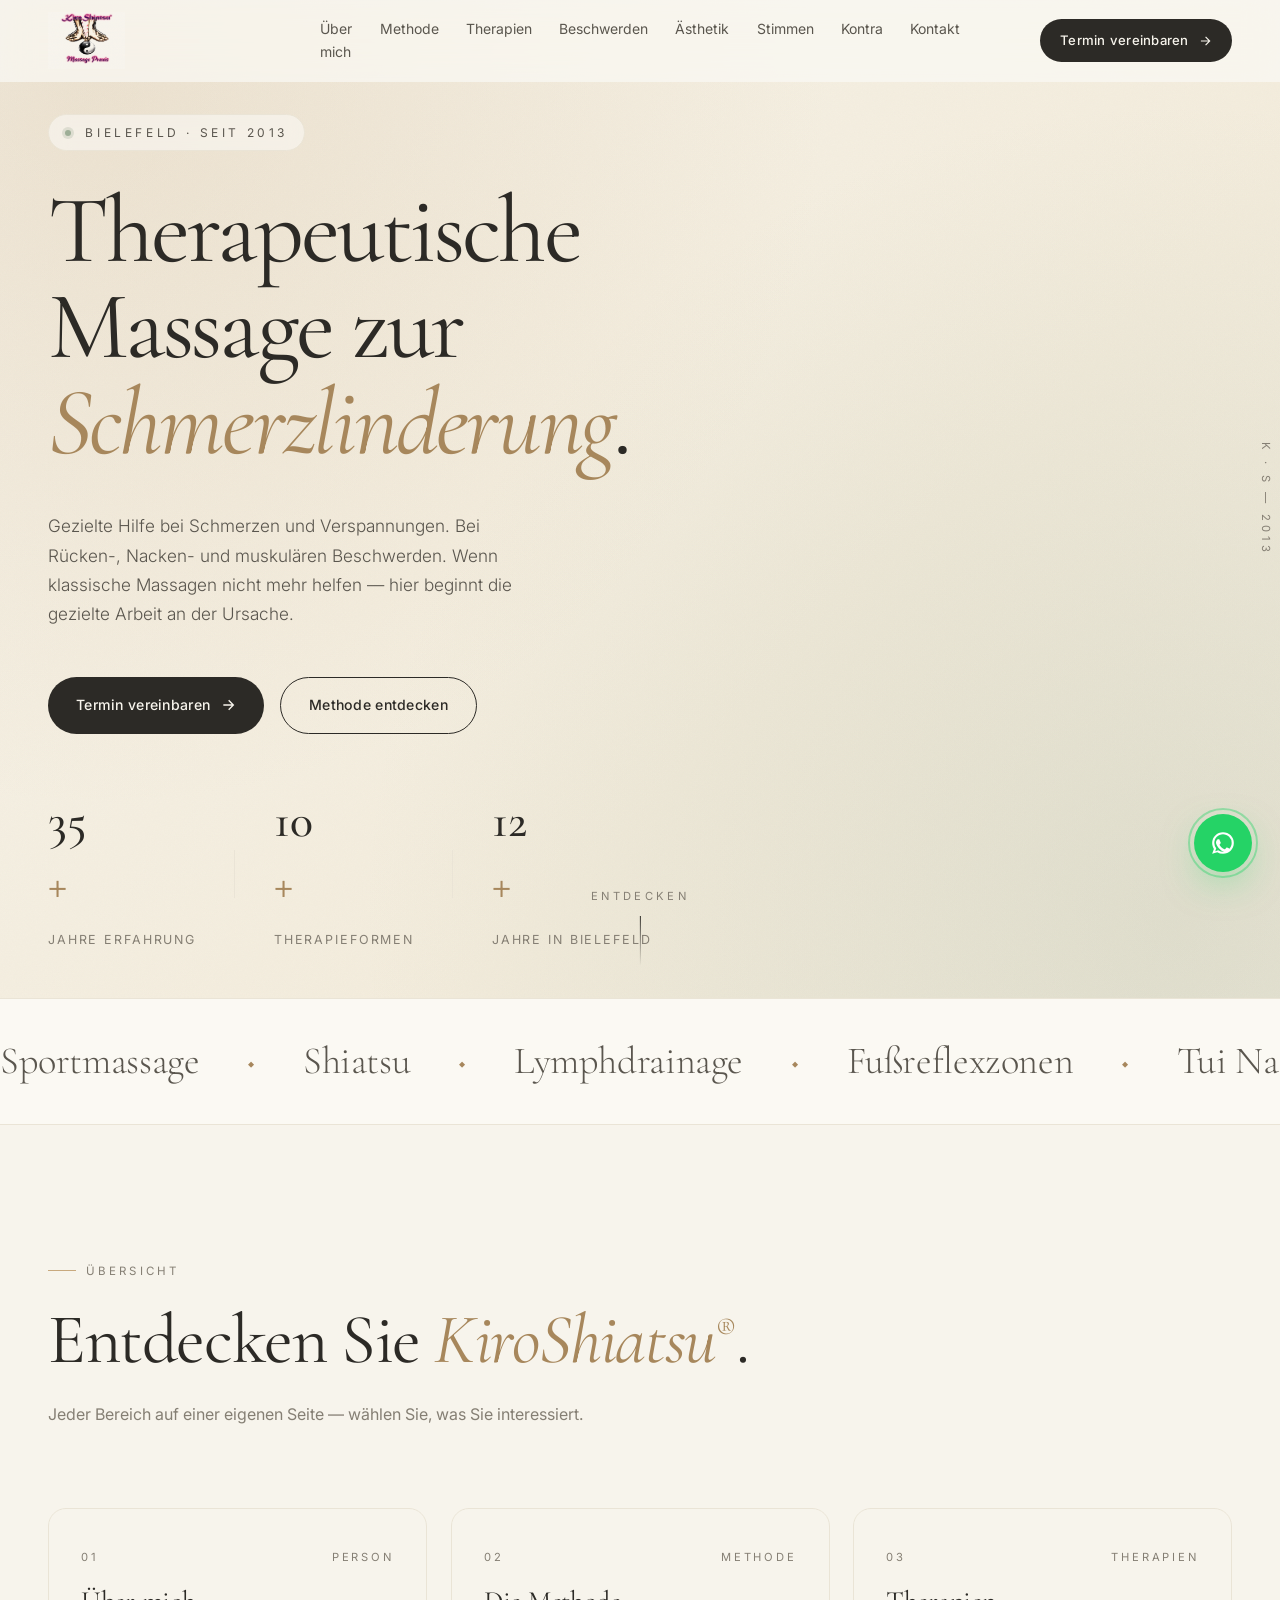
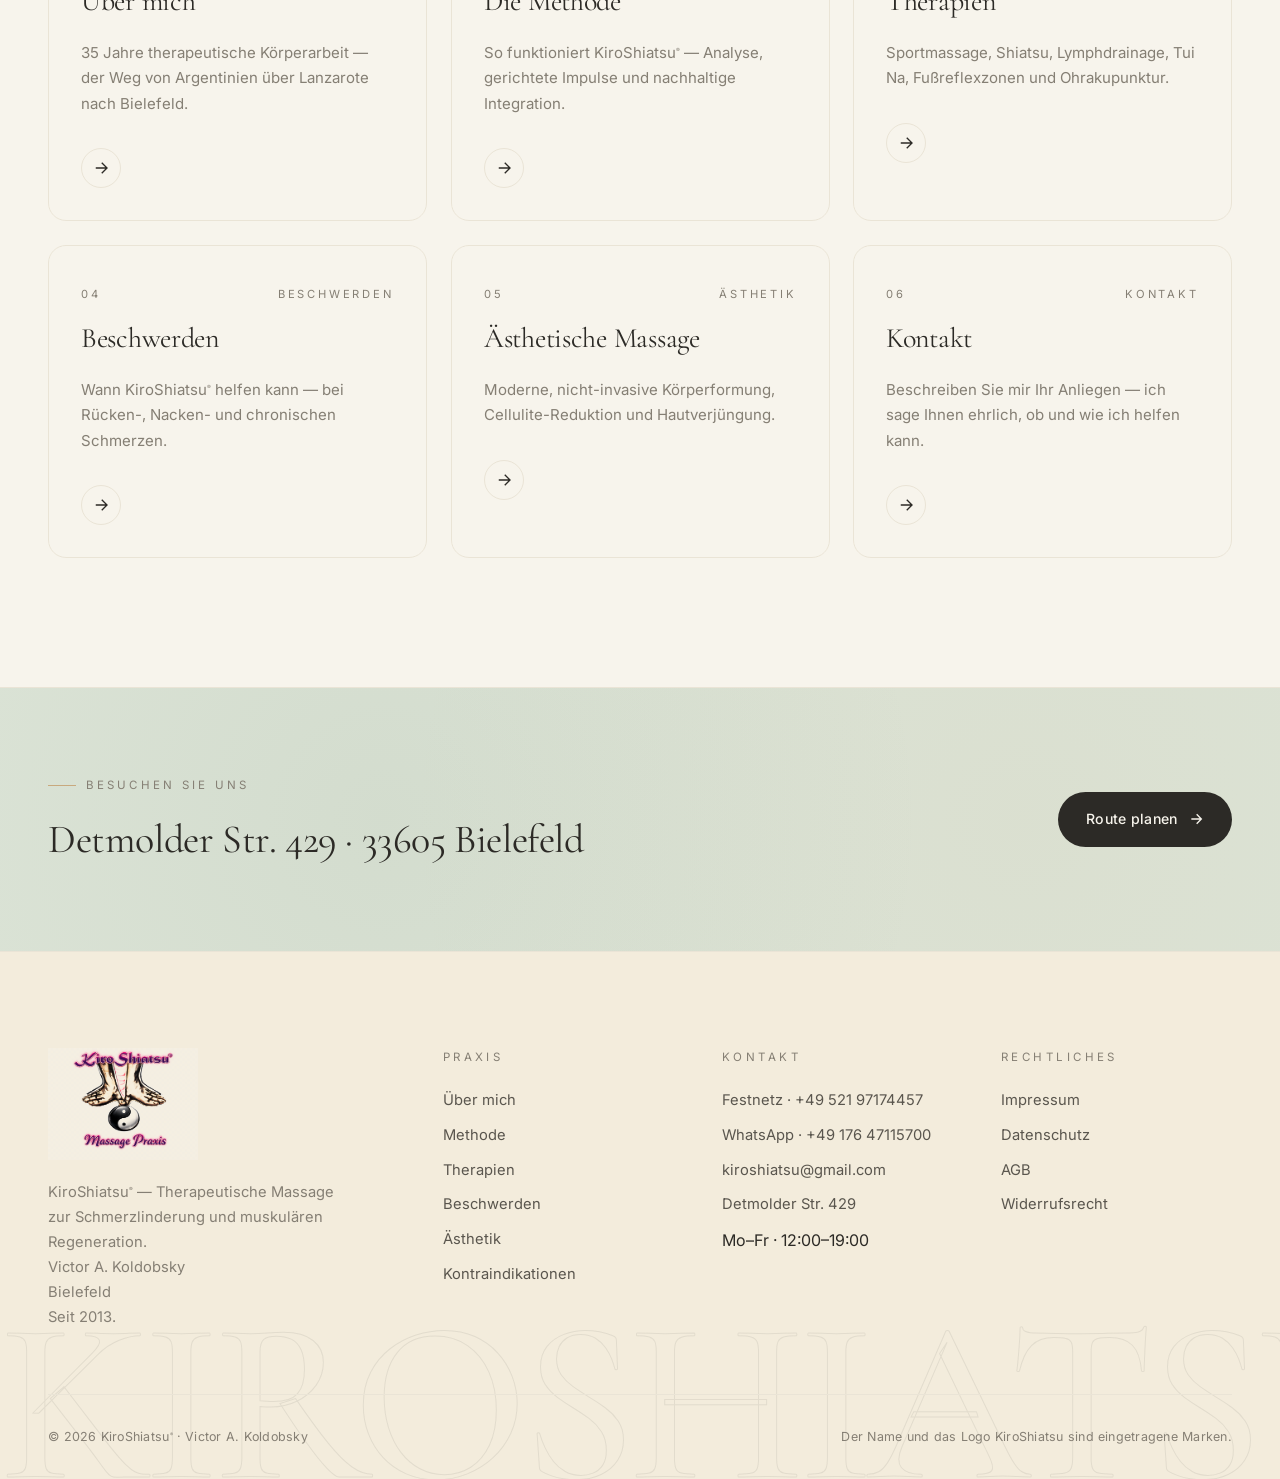
==== index.html @ 91f05ba8 "feat: SEO — robots.txt, sitemap.xml, LocalBusiness-JSON-LD, Open Graph, Canonical-Tags Co-Authored-B" ====
<!DOCTYPE html>
<html lang="de">
<head>
    <meta charset="UTF-8" />
    <meta name="viewport" content="width=device-width, initial-scale=1.0" />
    <meta name="description" content="KiroShiatsu® — Therapeutische Massage zur Schmerzlinderung in Bielefeld. Gezielte Hilfe bei Rücken-, Nacken- und muskulären Beschwerden. Victor A. Koldobsky · Diplomierter Chiromasseur." />
    <meta name="theme-color" content="#2C2A26" />
    <title>KiroShiatsu® — Therapeutische Massage · Victor A. Koldobsky · Bielefeld</title>
    <link rel="canonical" href="https://kiroshiatsu.de/" />

    <!-- Open Graph / Social -->
    <meta property="og:type" content="website" />
    <meta property="og:site_name" content="KiroShiatsu®" />
    <meta property="og:title" content="KiroShiatsu® — Therapeutische Massage · Victor A. Koldobsky · Bielefeld" />
    <meta property="og:description" content="Therapeutische Massage zur Schmerzlinderung in Bielefeld. Victor A. Koldobsky — seit 2013." />
    <meta property="og:url" content="https://kiroshiatsu.de/" />
    <meta property="og:image" content="https://kiroshiatsu.de/images/logo.png" />
    <meta property="og:locale" content="de_DE" />
    <meta name="twitter:card" content="summary" />

    <!-- Structured data: local business -->
    <script type="application/ld+json">
    {
      "@context": "https://schema.org",
      "@type": "HealthAndBeautyBusiness",
      "name": "KiroShiatsu® — Massagepraxis Victor A. Koldobsky",
      "image": "https://kiroshiatsu.de/images/logo.png",
      "url": "https://kiroshiatsu.de/",
      "telephone": "+49 521 97174457",
      "email": "kiroshiatsu@gmail.com",
      "founder": "Victor A. Koldobsky",
      "foundingDate": "2013",
      "priceRange": "€€",
      "address": {
        "@type": "PostalAddress",
        "streetAddress": "Detmolder Str. 429",
        "addressLocality": "Bielefeld",
        "addressRegion": "NRW",
        "postalCode": "33605",
        "addressCountry": "DE"
      },
      "openingHoursSpecification": [{
        "@type": "OpeningHoursSpecification",
        "dayOfWeek": ["Monday", "Tuesday", "Wednesday", "Thursday", "Friday"],
        "opens": "12:00",
        "closes": "19:00"
      }]
    }
    </script>

    <link rel="icon" type="image/png" href="images/logo.png" />
    <link rel="preconnect" href="https://fonts.googleapis.com" />
    <link rel="preconnect" href="https://fonts.gstatic.com" crossorigin />
    <link href="https://fonts.googleapis.com/css2?family=Cormorant+Garamond:ital,wght@0,300;0,400;0,500;0,600;1,300;1,400&family=Inter:wght@300;400;500;600;700&display=swap" rel="stylesheet" />

    <link rel="stylesheet" href="style.css" />
</head>
<body>
    <!-- Loader -->
    <div class="loader" id="loader">
        <div class="loader-inner">
            <span class="loader-word">KIRO</span>
            <span class="loader-word">SHIATSU</span>
            <span class="loader-word">®</span>
        </div>
    </div>

    <!-- SVG filters: clean logo background -->
    <svg width="0" height="0" style="position:absolute" aria-hidden="true">
        <filter id="logo-clean" color-interpolation-filters="sRGB">
            <feColorMatrix type="matrix" values="
                1 0 0 0 0
                0 1 0 0 0
                0 0 1 0 0
                -2 -2 -2 3 0"/>
        </filter>
        <filter id="logo-soft" color-interpolation-filters="sRGB">
            <feColorMatrix type="matrix" values="
                1 0 0 0 0
                0 1 0 0 0
                0 0 1 0 0
                -0.65 -0.65 -0.65 2.1 0"/>
        </filter>
    </svg>

    <!-- Progress Bar -->
    <div class="scroll-progress" id="scrollProgress"></div>

    <!-- Navbar -->
    <header class="navbar" id="navbar">
        <div class="nav-container">
            <a href="index.html" class="nav-logo" data-magnetic aria-label="KiroShiatsu — Startseite">
                <img src="images/logo.png" alt="KiroShiatsu®" class="nav-logo-img" />
            </a>

            <nav class="nav-links" id="navLinks">
                <a href="ueber-mich.html" class="nav-link">Über mich</a>
                <a href="methode.html" class="nav-link">Methode</a>
                <a href="therapien.html" class="nav-link">Therapien</a>
                <a href="beschwerden.html" class="nav-link">Beschwerden</a>
                <a href="aesthetik.html" class="nav-link">Ästhetik</a>
                <a href="stimmen.html" class="nav-link">Stimmen</a>
                <a href="kontra.html" class="nav-link">Kontra</a>
                <a href="kontakt.html" class="nav-link">Kontakt</a>
            </nav>

            <a href="kontakt.html" class="nav-cta" data-magnetic>
                <span>Termin vereinbaren</span>
                <svg width="14" height="14" viewBox="0 0 24 24" fill="none" stroke="currentColor" stroke-width="2">
                    <path d="M5 12h14M13 5l7 7-7 7"/>
                </svg>
            </a>

            <button class="nav-toggle" id="navToggle" aria-label="Menü">
                <span></span>
                <span></span>
            </button>
        </div>
    </header>

    <!-- Mobile menu -->
    <div class="mobile-menu" id="mobileMenu">
        <nav class="mobile-menu-links">
            <a href="ueber-mich.html">Über mich</a>
            <a href="methode.html">Methode</a>
            <a href="therapien.html">Therapien</a>
            <a href="beschwerden.html">Beschwerden</a>
            <a href="aesthetik.html">Ästhetische Massage</a>
            <a href="stimmen.html">Stimmen</a>
            <a href="kontra.html">Kontraindikationen</a>
            <a href="kontakt.html">Kontakt</a>
        </nav>
        <div class="mobile-menu-footer">
            <a href="tel:+4952197174457">Festnetz: +49 521 97174457</a>
            <a href="https://wa.me/4917647115700?text=Hallo%2C%20ich%20m%C3%B6chte%20einen%20Termin%20vereinbaren." target="_blank" rel="noopener">WhatsApp: +49 176 47115700</a>
            <a href="mailto:kiroshiatsu@gmail.com">kiroshiatsu@gmail.com</a>
        </div>
    </div>

    <main id="top">

        <!-- HERO -->
        <section class="hero">
            <div class="hero-bg">
                <div class="hero-gradient"></div>
                <div class="hero-grain"></div>
            </div>

            <div class="hero-content">
                <div class="hero-tagline reveal">
                    <span class="tag-line"></span>
                    <span>Bielefeld · Seit 2013</span>
                </div>

                <h1 class="hero-title">
                    <span class="line reveal-stagger"><span>Therapeutische</span></span>
                    <span class="line reveal-stagger"><span>Massage zur</span></span>
                    <span class="line reveal-stagger"><span><em>Schmerzlinderung</em>.</span></span>
                </h1>

                <p class="hero-subtitle reveal">
                    Gezielte Hilfe bei Schmerzen und Verspannungen. Bei Rücken-,
                    Nacken- und muskulären Beschwerden. Wenn klassische Massagen
                    nicht mehr helfen — hier beginnt die gezielte Arbeit an
                    der Ursache.
                </p>

                <div class="hero-actions reveal">
                    <a href="kontakt.html" class="btn btn-primary" data-magnetic>
                        <span>Termin vereinbaren</span>
                        <svg width="16" height="16" viewBox="0 0 24 24" fill="none" stroke="currentColor" stroke-width="2">
                            <path d="M5 12h14M13 5l7 7-7 7"/>
                        </svg>
                    </a>
                    <a href="methode.html" class="btn btn-ghost" data-magnetic>
                        <span>Methode entdecken</span>
                    </a>
                </div>

                <div class="hero-stats reveal">
                    <div class="stat">
                        <span class="stat-num" data-count="35">0</span><span class="stat-plus">+</span>
                        <span class="stat-label">Jahre Erfahrung</span>
                    </div>
                    <div class="stat-sep"></div>
                    <div class="stat">
                        <span class="stat-num" data-count="10">0</span><span class="stat-plus">+</span>
                        <span class="stat-label">Therapieformen</span>
                    </div>
                    <div class="stat-sep"></div>
                    <div class="stat">
                        <span class="stat-num" data-count="12">0</span><span class="stat-plus">+</span>
                        <span class="stat-label">Jahre in Bielefeld</span>
                    </div>
                </div>
            </div>

            <div class="hero-scroll">
                <span>Entdecken</span>
                <div class="scroll-line"></div>
            </div>

            <div class="hero-sidemark">
                <span>K · S — 2013</span>
            </div>
        </section>

        <!-- MARQUEE -->
        <section class="marquee" aria-hidden="true">
            <div class="marquee-track">
                <span>Sportmassage</span><em>◆</em>
                <span>Shiatsu</span><em>◆</em>
                <span>Lymphdrainage</span><em>◆</em>
                <span>Fußreflexzonen</span><em>◆</em>
                <span>Tui Na</span><em>◆</em>
                <span>Ohrakupunktur</span><em>◆</em>
                <span>KiroShiatsu<sup class="reg">®</sup></span><em>◆</em>
                <span>Sportmassage</span><em>◆</em>
                <span>Shiatsu</span><em>◆</em>
                <span>Lymphdrainage</span><em>◆</em>
                <span>Fußreflexzonen</span><em>◆</em>
                <span>Tui Na</span><em>◆</em>
                <span>Ohrakupunktur</span><em>◆</em>
                <span>KiroShiatsu<sup class="reg">®</sup></span><em>◆</em>
            </div>
        </section>

        <!-- NAVIGATION TEASER -->
        <section class="section nav-teaser">
            <div class="container">
                <div class="services-header">
                    <span class="eyebrow reveal">Übersicht</span>
                    <h2 class="section-title reveal">
                        Entdecken Sie <em>KiroShiatsu<sup class="reg">®</sup></em>.
                    </h2>
                    <p class="section-intro reveal">
                        Jeder Bereich auf einer eigenen Seite — wählen Sie,
                        was Sie interessiert.
                    </p>
                </div>

                <div class="services-grid">
                    <a href="ueber-mich.html" class="service-card reveal-up" data-tilt>
                        <div class="service-meta"><span>01</span><span>Person</span></div>
                        <h3>Über mich</h3>
                        <p>35 Jahre therapeutische Körperarbeit — der Weg von Argentinien über Lanzarote nach Bielefeld.</p>
                        <div class="service-arrow"><svg width="18" height="18" viewBox="0 0 24 24" fill="none" stroke="currentColor" stroke-width="1.8"><path d="M5 12h14M13 5l7 7-7 7"/></svg></div>
                    </a>
                    <a href="methode.html" class="service-card reveal-up" data-tilt style="--d:.05s">
                        <div class="service-meta"><span>02</span><span>Methode</span></div>
                        <h3>Die Methode</h3>
                        <p>So funktioniert KiroShiatsu<sup class="reg">®</sup> — Analyse, gerichtete Impulse und nachhaltige Integration.</p>
                        <div class="service-arrow"><svg width="18" height="18" viewBox="0 0 24 24" fill="none" stroke="currentColor" stroke-width="1.8"><path d="M5 12h14M13 5l7 7-7 7"/></svg></div>
                    </a>
                    <a href="therapien.html" class="service-card reveal-up" data-tilt style="--d:.1s">
                        <div class="service-meta"><span>03</span><span>Therapien</span></div>
                        <h3>Therapien</h3>
                        <p>Sportmassage, Shiatsu, Lymphdrainage, Tui Na, Fußreflexzonen und Ohrakupunktur.</p>
                        <div class="service-arrow"><svg width="18" height="18" viewBox="0 0 24 24" fill="none" stroke="currentColor" stroke-width="1.8"><path d="M5 12h14M13 5l7 7-7 7"/></svg></div>
                    </a>
                    <a href="beschwerden.html" class="service-card reveal-up" data-tilt style="--d:.15s">
                        <div class="service-meta"><span>04</span><span>Beschwerden</span></div>
                        <h3>Beschwerden</h3>
                        <p>Wann KiroShiatsu<sup class="reg">®</sup> helfen kann — bei Rücken-, Nacken- und chronischen Schmerzen.</p>
                        <div class="service-arrow"><svg width="18" height="18" viewBox="0 0 24 24" fill="none" stroke="currentColor" stroke-width="1.8"><path d="M5 12h14M13 5l7 7-7 7"/></svg></div>
                    </a>
                    <a href="aesthetik.html" class="service-card reveal-up" data-tilt style="--d:.2s">
                        <div class="service-meta"><span>05</span><span>Ästhetik</span></div>
                        <h3>Ästhetische Massage</h3>
                        <p>Moderne, nicht-invasive Körperformung, Cellulite-Reduktion und Hautverjüngung.</p>
                        <div class="service-arrow"><svg width="18" height="18" viewBox="0 0 24 24" fill="none" stroke="currentColor" stroke-width="1.8"><path d="M5 12h14M13 5l7 7-7 7"/></svg></div>
                    </a>
                    <a href="kontakt.html" class="service-card reveal-up" data-tilt style="--d:.25s">
                        <div class="service-meta"><span>06</span><span>Kontakt</span></div>
                        <h3>Kontakt</h3>
                        <p>Beschreiben Sie mir Ihr Anliegen — ich sage Ihnen ehrlich, ob und wie ich helfen kann.</p>
                        <div class="service-arrow"><svg width="18" height="18" viewBox="0 0 24 24" fill="none" stroke="currentColor" stroke-width="1.8"><path d="M5 12h14M13 5l7 7-7 7"/></svg></div>
                    </a>
                </div>
            </div>
        </section>

        <!-- MAP / CTA BAND -->
        <section class="cta-band">
            <div class="container">
                <div class="cta-inner reveal">
                    <div>
                        <span class="eyebrow">Besuchen Sie uns</span>
                        <h3>Detmolder Str. 429 · 33605 Bielefeld</h3>
                    </div>
                    <a href="https://maps.google.com/?q=Detmolder+Str+429+33605+Bielefeld" target="_blank" rel="noopener" class="btn btn-primary" data-magnetic>
                        <span>Route planen</span>
                        <svg width="16" height="16" viewBox="0 0 24 24" fill="none" stroke="currentColor" stroke-width="2">
                            <path d="M5 12h14M13 5l7 7-7 7"/>
                        </svg>
                    </a>
                </div>
            </div>
        </section>
    </main>

    <!-- FOOTER -->
    <footer class="footer">
        <div class="container">
            <div class="footer-top">
                <div class="footer-brand">
                    <img src="images/logo.png" alt="KiroShiatsu® Massagepraxis" class="footer-logo-img" />
                    <p>
                        KiroShiatsu<sup class="reg">®</sup> — Therapeutische Massage zur
                        Schmerzlinderung und muskulären Regeneration.<br/>
                        Victor A. Koldobsky<br/>Bielefeld<br/>Seit 2013.
                    </p>
                </div>

                <div class="footer-col">
                    <span class="footer-label">Praxis</span>
                    <a href="ueber-mich.html">Über mich</a>
                    <a href="methode.html">Methode</a>
                    <a href="therapien.html">Therapien</a>
                    <a href="beschwerden.html">Beschwerden</a>
                    <a href="aesthetik.html">Ästhetik</a>
                    <a href="kontra.html">Kontraindikationen</a>
                </div>

                <div class="footer-col">
                    <span class="footer-label">Kontakt</span>
                    <a href="tel:+4952197174457">Festnetz · +49 521 97174457</a>
                    <a href="https://wa.me/4917647115700?text=Hallo%2C%20ich%20m%C3%B6chte%20einen%20Termin%20vereinbaren." target="_blank" rel="noopener">WhatsApp · +49 176 47115700</a>
                    <a href="mailto:kiroshiatsu@gmail.com">kiroshiatsu@gmail.com</a>
                    <a href="https://maps.google.com/?q=Detmolder+Str+429+33605+Bielefeld" target="_blank" rel="noopener">Detmolder Str. 429</a>
                    <span>Mo–Fr · 12:00–19:00</span>
                </div>

                <div class="footer-col">
                    <span class="footer-label">Rechtliches</span>
                    <a href="impressum.html">Impressum</a>
                    <a href="datenschutz.html">Datenschutz</a>
                    <a href="agb.html">AGB</a>
                    <a href="widerrufsrecht.html">Widerrufsrecht</a>
                </div>
            </div>

            <div class="footer-bottom">
                <span>© <span id="year"></span> KiroShiatsu<sup class="reg">®</sup> · Victor A. Koldobsky</span>
                <span class="footer-made">Der Name und das Logo KiroShiatsu sind eingetragene Marken.</span>
            </div>
        </div>

        <div class="footer-bigmark" aria-hidden="true">KIROSHIATSU</div>
    </footer>

    <!-- Floating WhatsApp -->
    <a href="https://wa.me/4917647115700?text=Hallo%2C%20ich%20m%C3%B6chte%20einen%20Termin%20vereinbaren." class="wa-float" target="_blank" rel="noopener" aria-label="WhatsApp" data-magnetic>
        <svg viewBox="0 0 32 32" fill="currentColor" width="26" height="26">
            <path d="M16.004 2.667C8.643 2.667 2.671 8.64 2.671 16c0 2.67.78 5.155 2.116 7.25L2.667 29.333l6.24-2.073a13.25 13.25 0 0 0 7.097 2.073h.006c7.36 0 13.333-5.972 13.333-13.333 0-3.563-1.387-6.91-3.905-9.427a13.237 13.237 0 0 0-9.434-3.906Zm0 2.666c2.849 0 5.525 1.11 7.542 3.126A10.604 10.604 0 0 1 26.671 16c0 5.889-4.782 10.667-10.667 10.667h-.005a10.593 10.593 0 0 1-5.422-1.485l-.389-.231-3.704 1.228 1.238-3.613-.252-.402A10.604 10.604 0 0 1 5.337 16c0-5.889 4.779-10.667 10.667-10.667Zm-5.98 6.027c-.287 0-.75.106-1.144.534-.394.427-1.504 1.47-1.504 3.587s1.543 4.16 1.757 4.448c.213.288 2.999 4.8 7.386 6.538 3.643 1.444 4.385 1.158 5.178 1.086.793-.07 2.554-1.042 2.915-2.05.36-1.008.36-1.873.252-2.052-.107-.178-.395-.285-.827-.498-.433-.213-2.555-1.262-2.953-1.405-.397-.143-.688-.214-.977.215-.29.427-1.12 1.403-1.374 1.692-.254.29-.507.325-.94.113-.433-.214-1.827-.674-3.482-2.147-1.287-1.146-2.156-2.56-2.41-2.99-.253-.427-.026-.658.188-.87.194-.191.432-.498.648-.747.216-.25.287-.427.432-.712.143-.285.07-.534-.035-.747-.107-.213-.94-2.337-1.32-3.192-.338-.77-.687-.672-.94-.683l-.792-.014Z"/>
        </svg>
        <span class="wa-tooltip">Schreiben Sie uns</span>
    </a>

    <script src="script.js"></script>
</body>
</html>
---- style.css ----
/* =========================================================
   KIROSHIATSU — Premium Landing
   Author: Studio — Color system, typography, motion
   ========================================================= */

/* ---- Tokens · Wellness Minimal ---- */
:root {
    /* Palette — zen, natural, serene */
    --ink:          #2C2A26;      /* warm charcoal, never pure black */
    --ink-80:       #3D3A34;
    --ink-60:       #5A564E;
    --muted:        #857F74;
    --line:         #EAE4D6;
    --bg:           #F7F4EC;      /* warm off-cream base */
    --bg-alt:       #F0EBDD;
    --bg-soft:      #FBF9F3;
    --bg-deep:      #E8E1D0;      /* light sage-cream (no dark sections) */
    --cream:        #F3ECDC;
    --gold:         #C8A97E;
    --gold-deep:    #A7875C;
    --sage:         #9DAE96;      /* softer sage */
    --sage-deep:    #6B8164;
    --sage-mist:    #DCE4D7;

    /* Type */
    --f-serif:      "Cormorant Garamond", "Times New Roman", serif;
    --f-sans:       "Inter", -apple-system, BlinkMacSystemFont, "Helvetica Neue", sans-serif;

    /* Spacing */
    --sp-1: .25rem; --sp-2: .5rem; --sp-3: .75rem; --sp-4: 1rem;
    --sp-5: 1.5rem; --sp-6: 2rem; --sp-7: 3rem; --sp-8: 4rem;
    --sp-9: 6rem; --sp-10: 8rem;

    /* Radii */
    --r-sm: 4px; --r-md: 10px; --r-lg: 18px; --r-xl: 28px;

    /* Transitions */
    --ease:        cubic-bezier(.2,.8,.2,1);
    --ease-out:    cubic-bezier(.16,1,.3,1);
    --t-fast:      .25s;
    --t-med:       .45s;
    --t-slow:      .8s;

    /* Sizes */
    --maxw: 1280px;
    --nav-h: 82px;
}

* { box-sizing: border-box; margin: 0; padding: 0; }

html { scroll-behavior: smooth; -webkit-font-smoothing: antialiased; }

body {
    font-family: var(--f-sans);
    font-weight: 400;
    font-size: 16px;
    line-height: 1.6;
    color: var(--ink);
    background: var(--bg);
    overflow-x: hidden;
    -webkit-tap-highlight-color: transparent;
}

img, svg { max-width: 100%; display: block; }
a { color: inherit; text-decoration: none; }
button { font: inherit; cursor: pointer; background: none; border: none; color: inherit; }
ul { list-style: none; }
em { font-style: italic; font-family: var(--f-serif); font-weight: 400; }

::selection { background: var(--ink); color: var(--bg); }

/* ---- Container ---- */
.container {
    width: 100%;
    max-width: var(--maxw);
    margin: 0 auto;
    padding: 0 clamp(1.25rem, 4vw, 3rem);
}

.section {
    padding: clamp(4rem, 10vw, 9rem) 0;
    position: relative;
}
/* Inner pages: clear the fixed navbar on the first section */
.page-top { padding-top: calc(var(--nav-h) + clamp(2rem, 6vw, 5rem)); }
.page-cta { display: flex; justify-content: center; margin-top: clamp(2.5rem, 6vw, 4.5rem); }

/* ---- Typography ---- */
.section-title {
    font-family: var(--f-serif);
    font-weight: 400;
    font-size: clamp(2.25rem, 5.5vw, 4.8rem);
    line-height: 1.02;
    letter-spacing: -0.02em;
    color: var(--ink);
    margin-bottom: 1.5rem;
}
.section-title em { font-style: italic; color: var(--gold-deep); }

.eyebrow {
    display: inline-flex; align-items: center; gap: .6rem;
    font-family: var(--f-sans);
    font-size: .72rem;
    text-transform: uppercase;
    letter-spacing: .28em;
    color: var(--muted);
    margin-bottom: 1.5rem;
}
.eyebrow::before {
    content:""; width: 28px; height: 1px; background: var(--gold);
}

.lead {
    font-family: var(--f-serif);
    font-weight: 300;
    font-size: clamp(1.2rem, 1.7vw, 1.55rem);
    line-height: 1.55;
    color: var(--ink-60);
    margin-bottom: 1.25rem;
    max-width: 52ch;
}
.body { color: var(--muted); max-width: 56ch; line-height: 1.75; }

.section-intro {
    font-size: clamp(1rem, 1.2vw, 1.1rem);
    color: var(--muted);
    max-width: 58ch;
    line-height: 1.75;
    margin-top: 1rem;
}

/* =========================================================
   LOADER
   ========================================================= */
.loader {
    position: fixed; inset: 0;
    background: var(--bg-soft);
    color: var(--ink);
    display: flex; align-items: center; justify-content: center;
    z-index: 9999;
    transition: opacity .6s var(--ease), visibility .6s var(--ease);
}
.loader.done { opacity: 0; visibility: hidden; }
.loader-inner {
    display: flex; gap: .8rem;
    font-family: var(--f-serif);
    font-size: clamp(2.5rem, 6vw, 5rem);
    font-weight: 400;
    letter-spacing: -0.02em;
}
.loader-word {
    opacity: 0; transform: translateY(30px);
    animation: loader-in .7s var(--ease-out) forwards;
}
.loader-word:nth-child(2){ animation-delay: .15s; }
.loader-word:nth-child(3){
    animation-delay: .3s;
    font-style: italic; color: var(--sage-deep);
    font-size: .45em;
    align-self: flex-start;
    margin-left: -.4rem;
}
@keyframes loader-in {
    to { opacity: 1; transform: translateY(0); }
}

/* =========================================================
   SCROLL PROGRESS
   ========================================================= */
.scroll-progress {
    position: fixed; top: 0; left: 0;
    height: 2px; width: 0%;
    background: linear-gradient(90deg, var(--gold), var(--gold-deep));
    z-index: 1000;
    transition: width .1s linear;
}

/* =========================================================
   NAVBAR
   ========================================================= */
.navbar {
    position: fixed; top: 0; left: 0; right: 0;
    height: var(--nav-h);
    z-index: 900;
    backdrop-filter: blur(16px) saturate(140%);
    -webkit-backdrop-filter: blur(16px) saturate(140%);
    background: rgba(250, 250, 247, 0.7);
    border-bottom: 1px solid transparent;
    transition: all .4s var(--ease);
}
.navbar.scrolled {
    background: rgba(250, 250, 247, 0.92);
    border-bottom-color: var(--line);
    height: 70px;
}
.nav-container {
    height: 100%;
    max-width: var(--maxw);
    margin: 0 auto;
    padding: 0 clamp(1.25rem, 4vw, 3rem);
    display: flex; align-items: center; justify-content: space-between;
    gap: 2rem;
}

.nav-logo {
    display: inline-flex; align-items: center;
    height: 58px;
    transition: transform var(--t-fast) var(--ease);
}
.nav-logo:hover { transform: scale(1.05); }
.nav-logo-img {
    height: 100%;
    width: auto;
    max-height: 58px;
    object-fit: contain;
    filter: url(#logo-soft);
    image-rendering: -webkit-optimize-contrast;
    image-rendering: crisp-edges;
}
@media (max-width: 900px) {
    .nav-logo { height: 46px; }
    .nav-logo-img { max-height: 46px; }
}

.nav-links {
    display: flex; gap: 1.7rem;
    position: absolute; left: 50%; transform: translateX(-50%);
}
@media (max-width: 1200px) {
    .nav-links { gap: 1.2rem; }
    .nav-link { font-size: .82rem; }
}
.nav-link {
    font-size: .875rem;
    font-weight: 400;
    color: var(--ink-60);
    position: relative;
    padding: .5rem 0;
    transition: color .25s var(--ease);
}
.nav-link::after {
    content:""; position: absolute; left: 0; bottom: 0;
    width: 0; height: 1px; background: var(--gold-deep);
    transition: width .35s var(--ease);
}
.nav-link:hover { color: var(--ink); }
.nav-link:hover::after { width: 100%; }
.nav-link.active { color: var(--ink); }
.nav-link.active::after { width: 100%; }

.nav-cta {
    display: inline-flex; align-items: center; gap: .55rem;
    padding: .7rem 1.25rem;
    background: var(--ink);
    color: var(--bg);
    border-radius: 100px;
    font-size: .82rem;
    font-weight: 500;
    letter-spacing: .02em;
    transition: transform .3s var(--ease-out), background .3s var(--ease);
    will-change: transform;
}
.nav-cta:hover { background: var(--gold-deep); }
.nav-cta svg { transition: transform .3s var(--ease-out); }
.nav-cta:hover svg { transform: translateX(3px); }

.nav-toggle {
    display: none;
    width: 42px; height: 42px;
    flex-direction: column; justify-content: center; align-items: center;
    gap: 5px;
}
.nav-toggle span {
    display: block; width: 22px; height: 1.5px;
    background: var(--ink);
    transition: transform .35s var(--ease), opacity .2s;
}
.nav-toggle.open span:nth-child(1) { transform: translateY(3px) rotate(45deg); }
.nav-toggle.open span:nth-child(2) { transform: translateY(-4px) rotate(-45deg); }

/* Mobile menu */
.mobile-menu {
    position: fixed; inset: 0;
    background: var(--bg);
    z-index: 890;
    transform: translateY(-100%);
    transition: transform .6s var(--ease-out), visibility 0s linear .6s;
    padding: calc(var(--nav-h) + 2rem) 2rem 2rem;
    display: flex; flex-direction: column; justify-content: space-between;
    visibility: hidden;
    pointer-events: none;
    overflow: hidden;
}
.mobile-menu.open {
    transform: translateY(0);
    visibility: visible;
    pointer-events: auto;
    transition: transform .6s var(--ease-out), visibility 0s linear 0s;
}
@media (min-width: 901px) {
    .mobile-menu { display: none !important; }
}
.mobile-menu-links {
    display: flex; flex-direction: column;
    gap: .5rem;
}
.mobile-menu-links a {
    font-family: var(--f-serif);
    font-size: clamp(2rem, 8vw, 3rem);
    font-weight: 400;
    padding: .5rem 0;
    color: var(--ink);
    border-bottom: 1px solid var(--line);
    opacity: 0; transform: translateY(20px);
    transition: opacity .4s var(--ease), transform .4s var(--ease);
}
.mobile-menu.open .mobile-menu-links a { opacity: 1; transform: translateY(0); }
.mobile-menu.open .mobile-menu-links a:nth-child(1) { transition-delay: .15s; }
.mobile-menu.open .mobile-menu-links a:nth-child(2) { transition-delay: .2s; }
.mobile-menu.open .mobile-menu-links a:nth-child(3) { transition-delay: .25s; }
.mobile-menu.open .mobile-menu-links a:nth-child(4) { transition-delay: .3s; }
.mobile-menu.open .mobile-menu-links a:nth-child(5) { transition-delay: .35s; }
.mobile-menu.open .mobile-menu-links a:nth-child(6) { transition-delay: .4s; }
.mobile-menu-footer {
    display: flex; flex-direction: column; gap: .25rem;
    color: var(--muted); font-size: .9rem;
    padding-bottom: 2rem;
}

/* =========================================================
   HERO
   ========================================================= */
.hero {
    min-height: 100vh;
    min-height: 100svh;
    padding: calc(var(--nav-h) + 2rem) 0 3rem;
    position: relative;
    display: flex; align-items: center;
    overflow: hidden;
}

.hero-bg {
    position: absolute; inset: 0;
    z-index: 0;
    overflow: hidden;
}
.hero-gradient {
    position: absolute; inset: -20%;
    background:
        radial-gradient(circle at 20% 20%, rgba(200,169,126,0.22) 0%, transparent 40%),
        radial-gradient(circle at 80% 80%, rgba(139,157,131,0.18) 0%, transparent 45%),
        linear-gradient(135deg, var(--bg) 0%, var(--cream) 60%, var(--bg-alt) 100%);
    animation: drift 30s ease-in-out infinite alternate;
}
@keyframes drift {
    0%   { transform: translate(0,0) scale(1); }
    100% { transform: translate(-3%,2%) scale(1.04); }
}
.hero-grain {
    position: absolute; inset: 0;
    background-image: url("data:image/svg+xml;utf8,<svg xmlns='http://www.w3.org/2000/svg' width='200' height='200'><filter id='n'><feTurbulence type='fractalNoise' baseFrequency='0.9' numOctaves='3' stitchTiles='stitch'/></filter><rect width='100%25' height='100%25' filter='url(%23n)' opacity='0.5'/></svg>");
    opacity: .05;
    mix-blend-mode: multiply;
    pointer-events: none;
}

.hero-content {
    position: relative;
    z-index: 2;
    width: 100%;
    max-width: var(--maxw);
    margin: 0 auto;
    padding: 0 clamp(1.25rem, 4vw, 3rem);
}

.hero-tagline {
    display: inline-flex; align-items: center; gap: .9rem;
    font-size: .75rem;
    text-transform: uppercase;
    letter-spacing: .3em;
    color: var(--ink-60);
    margin-bottom: 2rem;
    padding: .5rem 1rem;
    border: 1px solid var(--line);
    border-radius: 100px;
    background: rgba(255,255,255,.45);
    backdrop-filter: blur(10px);
}
.tag-line { width: 6px; height: 6px; border-radius: 50%; background: var(--sage); box-shadow: 0 0 0 3px rgba(139,157,131,.22); animation: pulse 2s ease-in-out infinite; }
@keyframes pulse {
    0%,100% { opacity: 1; box-shadow: 0 0 0 3px rgba(139,157,131,.22); }
    50%     { opacity: .7; box-shadow: 0 0 0 6px rgba(139,157,131,.05); }
}

.hero-title {
    font-family: var(--f-serif);
    font-weight: 400;
    font-size: clamp(2.4rem, 7.5vw, 7rem);
    line-height: 1;
    letter-spacing: -0.03em;
    color: var(--ink);
    margin-bottom: 2.5rem;
}
.hero-title .line {
    display: block;
    overflow: hidden;
    padding-bottom: .3em;
    margin-bottom: -.3em;
}
.hero-title .line > span {
    display: inline-block;
    transform: translateY(110%);
    transition: transform 1s var(--ease-out);
}
.hero-title .line.in > span { transform: translateY(0); }
.hero-title em { color: var(--gold-deep); }

.hero-subtitle {
    font-family: var(--f-sans);
    font-size: clamp(1rem, 1.35vw, 1.2rem);
    line-height: 1.7;
    color: var(--ink-60);
    max-width: 46ch;
    margin-bottom: 3rem;
    font-weight: 300;
}

.hero-actions {
    display: flex; flex-wrap: wrap; gap: 1rem;
    margin-bottom: 4rem;
}

.hero-stats {
    display: flex; align-items: center; gap: clamp(1rem,3vw,3rem);
    flex-wrap: wrap;
}
.stat {
    display: flex; flex-direction: column;
}
.stat-num {
    font-family: var(--f-serif);
    font-size: clamp(2rem, 4vw, 3rem);
    font-weight: 500;
    color: var(--ink);
    line-height: 1;
    display: inline;
}
.stat-plus {
    font-family: var(--f-serif);
    font-size: clamp(2rem, 4vw, 3rem);
    font-weight: 500;
    color: var(--gold-deep);
    vertical-align: top;
}
.stat-label {
    font-size: .78rem;
    color: var(--muted);
    text-transform: uppercase;
    letter-spacing: .15em;
    margin-top: .5rem;
}
.stat-sep { width: 1px; height: 48px; background: var(--line); }

.hero-scroll {
    position: absolute; bottom: 2rem; left: 50%;
    transform: translateX(-50%);
    display: flex; flex-direction: column; align-items: center; gap: .6rem;
    font-size: .7rem;
    letter-spacing: .3em;
    text-transform: uppercase;
    color: var(--muted);
    z-index: 3;
}
.scroll-line {
    width: 1px; height: 50px;
    background: linear-gradient(to bottom, var(--ink), transparent);
    position: relative;
    overflow: hidden;
}
.scroll-line::after {
    content:""; position: absolute; top: -50%; left: 0;
    width: 100%; height: 50%;
    background: linear-gradient(to bottom, transparent, var(--gold-deep));
    animation: scrollDown 2.2s ease-in-out infinite;
}
@keyframes scrollDown {
    0%   { top: -50%; }
    100% { top: 100%; }
}

.hero-sidemark {
    position: absolute;
    right: 1.5rem; bottom: 50%;
    transform: rotate(90deg) translateX(50%);
    transform-origin: right bottom;
    font-size: .7rem;
    letter-spacing: .35em;
    text-transform: uppercase;
    color: var(--muted);
    z-index: 3;
}

/* =========================================================
   BUTTONS
   ========================================================= */
.btn {
    display: inline-flex; align-items: center; gap: .65rem;
    padding: 1rem 1.75rem;
    border-radius: 100px;
    font-size: .88rem;
    font-weight: 500;
    letter-spacing: .02em;
    transition: transform .3s var(--ease), background .3s var(--ease), color .3s var(--ease), border-color .3s var(--ease);
    position: relative;
    overflow: hidden;
    will-change: transform;
}
.btn svg { transition: transform .3s var(--ease-out); position: relative; z-index: 2; }
.btn span { position: relative; z-index: 2; }

.btn-primary {
    background: var(--ink);
    color: var(--bg);
}
.btn-primary::before {
    content:""; position: absolute; inset: 0;
    background: var(--gold-deep);
    transform: translateY(100%);
    transition: transform .45s var(--ease-out);
}
.btn-primary:hover::before { transform: translateY(0); }
.btn-primary:hover svg { transform: translateX(4px); }

.btn-ghost {
    background: transparent;
    color: var(--ink);
    border: 1px solid var(--ink);
}
.btn-ghost:hover {
    background: var(--ink);
    color: var(--bg);
}
.btn-ghost:hover svg { transform: translateX(4px); }

.btn-full { width: 100%; justify-content: center; padding: 1.15rem 1.75rem; }

/* =========================================================
   MARQUEE
   ========================================================= */
.marquee {
    padding: 2rem 0;
    background: var(--bg-soft);
    color: var(--ink-60);
    overflow: hidden;
    border-top: 1px solid var(--line);
    border-bottom: 1px solid var(--line);
}
.marquee-track {
    display: flex; align-items: center; gap: 3rem;
    white-space: nowrap;
    animation: marquee 40s linear infinite;
    font-family: var(--f-serif);
    font-size: clamp(1.75rem, 3vw, 2.5rem);
    font-weight: 300;
    letter-spacing: -.01em;
    will-change: transform;
    transform: translateZ(0);
    backface-visibility: hidden;
}
@media (max-width: 900px) {
    .marquee { padding: 1.4rem 0; }
    .marquee-track { gap: 1.75rem; animation-duration: 22s; }
}
.marquee-track em {
    color: var(--gold-deep);
    font-size: .7em;
    font-style: normal;
}
@keyframes marquee {
    to { transform: translateX(-50%); }
}

/* =========================================================
   ABOUT
   ========================================================= */
.grid-split {
    display: grid;
    grid-template-columns: 1fr 1.15fr;
    gap: clamp(2rem, 6vw, 6rem);
    align-items: center;
}

/* Visual Frame */
.visual-frame {
    position: relative;
    aspect-ratio: 4 / 5;
    background:
        linear-gradient(145deg, var(--cream), var(--bg-alt));
    border-radius: var(--r-xl);
    overflow: hidden;
    box-shadow: 0 30px 80px -30px rgba(10,10,10,.25);
}
.visual-inner {
    position: absolute; inset: 0;
    display: flex; align-items: center; justify-content: center;
}
.portrait-placeholder {
    position: relative;
    width: 60%; aspect-ratio: 1;
    display: flex; align-items: center; justify-content: center;
}
.portrait-initials {
    font-family: var(--f-serif);
    font-size: clamp(4rem, 9vw, 7rem);
    font-weight: 500;
    color: var(--ink);
    z-index: 2;
}
.portrait-ring {
    position: absolute; inset: 0;
    border: 1px solid var(--gold);
    border-radius: 50%;
    animation: ringRotate 24s linear infinite;
}
.portrait-ring.ring-2 {
    inset: -10%;
    border-color: var(--sage);
    border-style: dashed;
    animation-duration: 50s;
    animation-direction: reverse;
}
@keyframes ringRotate {
    to { transform: rotate(360deg); }
}
.visual-caption {
    position: absolute; bottom: 1.5rem; left: 1.5rem; right: 1.5rem;
    padding: 1rem 1.25rem;
    background: rgba(251,249,243,.92);
    color: var(--ink);
    backdrop-filter: blur(10px);
    border-radius: var(--r-md);
    border: 1px solid rgba(234,228,214,.8);
    display: flex; justify-content: space-between; align-items: baseline;
}
.visual-caption span { font-family: var(--f-serif); font-size: 1.15rem; }
.visual-caption small { font-size: .72rem; letter-spacing: .15em; text-transform: uppercase; color: var(--muted); }

.col-text { display: flex; flex-direction: column; }

.about-facts {
    display: flex; flex-direction: column; gap: 1.25rem;
    margin: 2.25rem 0;
    padding: 2rem 0;
    border-top: 1px solid var(--line);
    border-bottom: 1px solid var(--line);
}
.about-facts li {
    display: grid;
    grid-template-columns: 80px 1fr;
    align-items: baseline;
    gap: 1rem;
}
.fact-num {
    font-family: var(--f-serif);
    font-size: 2rem;
    color: var(--gold-deep);
    font-weight: 400;
}
.fact-label {
    color: var(--ink-60);
    font-size: .95rem;
    line-height: 1.5;
}

.signature {
    display: flex; flex-direction: column;
    margin-top: 1rem;
}
.sig-text {
    font-family: var(--f-serif);
    font-style: italic;
    font-size: 2rem;
    color: var(--ink);
}
.signature small {
    font-size: .72rem;
    letter-spacing: .25em;
    text-transform: uppercase;
    color: var(--muted);
    margin-top: .25rem;
}

/* =========================================================
   METHOD
   ========================================================= */
.method {
    background: var(--bg-soft);
    position: relative;
}
.method::before {
    content:""; position: absolute; top: 0; left: 0; right: 0; height: 1px;
    background: linear-gradient(90deg, transparent, var(--line), transparent);
}

.method-header {
    text-align: center;
    max-width: 760px;
    margin: 0 auto 5rem;
}
.method-header .eyebrow { justify-content: center; }
.method-header .eyebrow::before { margin-right: 0; }

.method-grid {
    display: grid;
    grid-template-columns: repeat(4, 1fr);
    gap: 0;
    border-top: 1px solid var(--line);
    border-bottom: 1px solid var(--line);
}
.method-grid-3 {
    grid-template-columns: repeat(3, 1fr);
}
.method-card {
    padding: 2.25rem 2rem 3rem;
    border-right: 1px solid var(--line);
    position: relative;
    background: transparent;
    transition: background .5s var(--ease);
}
.method-card:last-child { border-right: none; }

.method-card:hover { background: var(--cream); }

.method-step {
    font-family: var(--f-serif);
    font-style: italic;
    font-size: 1.1rem;
    color: var(--gold-deep);
    display: block;
    margin-bottom: 2rem;
    letter-spacing: .1em;
}
.method-card h3 {
    font-family: var(--f-serif);
    font-size: clamp(1rem, 1.3vw, 1.25rem);
    font-weight: 400;
    color: var(--ink);
    margin-bottom: 1rem;
    letter-spacing: -.015em;
    white-space: nowrap;
}
.method-card p {
    color: var(--muted);
    font-size: .92rem;
    line-height: 1.7;
}
.method-line {
    position: absolute;
    bottom: 0; left: 0;
    height: 2px;
    width: 0%;
    background: var(--ink);
    transition: width .6s var(--ease-out);
}
.method-card:hover .method-line { width: 100%; }

/* =========================================================
   SERVICES
   ========================================================= */
.services-header {
    max-width: 720px;
    margin-bottom: 5rem;
}

.services-grid {
    display: grid;
    grid-template-columns: repeat(3, 1fr);
    gap: 1.5rem;
}

.service-card {
    padding: 2.5rem 2rem 2rem;
    background: var(--bg);
    border: 1px solid var(--line);
    border-radius: var(--r-lg);
    position: relative;
    overflow: hidden;
    transition: transform .5s var(--ease-out), box-shadow .5s var(--ease), border-color .4s;
    will-change: transform;
    transform-style: preserve-3d;
}
.service-card::before {
    content:""; position: absolute; inset: 0;
    background: linear-gradient(145deg, var(--cream), transparent 50%);
    opacity: 0;
    transition: opacity .5s var(--ease);
    pointer-events: none;
}
.service-card:hover {
    border-color: var(--gold);
    box-shadow: 0 25px 60px -25px rgba(10,10,10,.2);
}
.service-card:hover::before { opacity: 1; }

.service-icon {
    width: 56px; height: 56px;
    border-radius: 50%;
    border: 1px solid var(--line);
    display: flex; align-items: center; justify-content: center;
    margin-bottom: 2rem;
    color: var(--gold-deep);
    transition: transform .5s var(--ease-out), background .4s, border-color .4s;
}
.service-icon svg { width: 26px; height: 26px; }
.service-card:hover .service-icon {
    transform: rotate(12deg) scale(1.1);
    background: var(--ink);
    color: var(--gold);
    border-color: var(--ink);
}

.service-meta {
    display: flex; justify-content: space-between;
    font-size: .7rem;
    letter-spacing: .25em;
    text-transform: uppercase;
    color: var(--muted);
    margin-bottom: .75rem;
}
.service-card h3 {
    font-family: var(--f-serif);
    font-size: 1.75rem;
    font-weight: 400;
    color: var(--ink);
    margin-bottom: 1rem;
    letter-spacing: -.01em;
}
.service-card p {
    color: var(--muted);
    font-size: .94rem;
    line-height: 1.7;
    margin-bottom: 2rem;
    position: relative; z-index: 1;
}
.price-line {
    display: block;
    margin-top: .75rem;
    color: var(--gold-deep);
    font-family: var(--f-serif);
    font-style: italic;
    font-size: 1rem;
}

.service-arrow {
    width: 40px; height: 40px;
    border-radius: 50%;
    background: transparent;
    border: 1px solid var(--line);
    display: flex; align-items: center; justify-content: center;
    color: var(--ink);
    transition: background .4s var(--ease), color .4s, border-color .4s, transform .4s var(--ease-out);
    position: relative; z-index: 1;
}
.service-card:hover .service-arrow {
    background: var(--ink);
    color: var(--bg);
    border-color: var(--ink);
    transform: rotate(-45deg);
}

.services-footer {
    margin-top: 4rem;
    padding: 3rem;
    background: var(--sage-mist);
    color: var(--ink);
    border-radius: var(--r-xl);
    display: flex; justify-content: space-between; align-items: center;
    gap: 2rem;
    flex-wrap: wrap;
    border: 1px solid var(--line);
}
.services-footer p {
    font-family: var(--f-serif);
    font-size: 1.3rem;
    max-width: 65ch;
    line-height: 1.5;
    color: var(--ink-60);
}
.services-footer .btn-ghost {
    color: var(--ink);
    border-color: var(--ink-60);
}
.services-footer .btn-ghost:hover {
    background: var(--ink);
    color: var(--bg-soft);
    border-color: var(--ink);
}

/* =========================================================
   BENEFITS
   ========================================================= */
.benefits {
    background: var(--bg-soft);
    color: var(--ink);
    position: relative;
    overflow: hidden;
}
.benefits::before {
    content:""; position: absolute; inset: 0;
    background:
        radial-gradient(circle at 10% 0%, rgba(200,169,126,.12) 0%, transparent 50%),
        radial-gradient(circle at 90% 100%, rgba(157,174,150,.14) 0%, transparent 50%);
    pointer-events: none;
}
.benefits .container { position: relative; z-index: 1; }

.benefits-header {
    margin-bottom: 5rem;
    max-width: 680px;
}

.benefits-grid {
    display: grid;
    grid-template-columns: repeat(3, 1fr);
    gap: 0;
    border-top: 1px solid var(--line);
}

.benefit {
    padding: 3rem 2.5rem;
    border-bottom: 1px solid var(--line);
    border-right: 1px solid var(--line);
    position: relative;
    transition: background .5s var(--ease);
}
.benefit:nth-child(3n) { border-right: none; }
.benefit:nth-last-child(-n+3) { border-bottom: none; }

.benefit:hover { background: var(--cream); }

.benefit-num {
    font-family: var(--f-serif);
    font-style: italic;
    font-size: 1rem;
    color: var(--gold-deep);
    margin-bottom: 2rem;
    letter-spacing: .1em;
}
.benefit h3 {
    font-family: var(--f-serif);
    font-size: 1.8rem;
    font-weight: 400;
    margin-bottom: 1rem;
    color: var(--ink);
    letter-spacing: -.01em;
    transition: transform .5s var(--ease-out);
}
.benefit:hover h3 { transform: translateX(6px); color: var(--sage-deep); }
.benefit p {
    color: var(--muted);
    font-size: .94rem;
    line-height: 1.75;
}

/* =========================================================
   TESTIMONIALS
   ========================================================= */
.test-header {
    max-width: 640px;
    margin-bottom: 4.5rem;
}

.test-grid {
    display: grid;
    grid-template-columns: repeat(3, 1fr);
    gap: 1.5rem;
    margin-bottom: 5rem;
}

.test-card {
    padding: 2.5rem;
    background: var(--bg);
    border: 1px solid var(--line);
    border-radius: var(--r-lg);
    display: flex; flex-direction: column;
    position: relative;
    transition: transform .5s var(--ease-out), box-shadow .5s var(--ease);
}
.test-card::before {
    content:"“";
    position: absolute;
    top: .5rem; right: 1.5rem;
    font-family: var(--f-serif);
    font-size: 7rem;
    color: var(--gold);
    opacity: .15;
    line-height: 1;
    pointer-events: none;
}
.test-card:hover {
    transform: translateY(-6px);
    box-shadow: 0 25px 60px -25px rgba(10,10,10,.25);
}

.test-stars {
    color: var(--gold-deep);
    letter-spacing: .2em;
    font-size: .95rem;
    margin-bottom: 1.5rem;
}

.test-card blockquote {
    font-family: var(--f-serif);
    font-size: 1.2rem;
    line-height: 1.55;
    color: var(--ink);
    font-weight: 400;
    flex: 1;
    margin-bottom: 2rem;
    position: relative; z-index: 1;
}

.test-card figcaption {
    display: flex; flex-direction: column;
    padding-top: 1.25rem;
    border-top: 1px solid var(--line);
}
.test-card figcaption strong {
    font-weight: 500;
    color: var(--ink);
    font-size: .95rem;
    margin-bottom: .25rem;
}
.test-card figcaption span {
    font-size: .78rem;
    color: var(--muted);
    letter-spacing: .1em;
    text-transform: uppercase;
}

.test-trust {
    display: grid;
    grid-template-columns: repeat(3, 1fr);
    gap: 2rem;
    padding: 3rem;
    background: var(--cream);
    border-radius: var(--r-xl);
    text-align: center;
}
.trust-item {
    display: flex; flex-direction: column; align-items: center; gap: .35rem;
}
.trust-num {
    font-family: var(--f-serif);
    font-size: clamp(2rem, 3vw, 2.75rem);
    color: var(--ink);
    font-weight: 500;
}
.trust-stars { color: var(--gold-deep); letter-spacing: .15em; font-size: .9rem; }
.trust-label {
    font-size: .75rem;
    letter-spacing: .25em;
    text-transform: uppercase;
    color: var(--muted);
}

/* =========================================================
   CONTACT
   ========================================================= */
.contact {
    background: var(--bg-alt);
}
.contact-header {
    max-width: 640px;
    margin-bottom: 4rem;
}

.contact-layout {
    display: grid;
    grid-template-columns: 1fr 1.5fr;
    gap: clamp(2rem, 5vw, 5rem);
}

.contact-info { display: flex; flex-direction: column; gap: 2rem; }
.info-block {
    display: flex; flex-direction: column; gap: .5rem;
    padding-bottom: 1.5rem;
    border-bottom: 1px solid var(--line);
}
.info-block:last-of-type { border-bottom: none; }
.info-label {
    font-size: .72rem;
    letter-spacing: .3em;
    text-transform: uppercase;
    color: var(--muted);
}
.info-block p {
    font-family: var(--f-serif);
    font-size: 1.3rem;
    color: var(--ink);
    line-height: 1.4;
}
.info-link {
    font-family: var(--f-serif);
    font-size: 1.5rem;
    color: var(--ink);
    transition: color .25s var(--ease);
    position: relative;
    width: fit-content;
}
.info-link::after {
    content:""; position: absolute; left: 0; bottom: -2px;
    width: 100%; height: 1px;
    background: var(--gold-deep);
    transform: scaleX(0);
    transform-origin: right;
    transition: transform .4s var(--ease-out);
}
.info-link:hover::after { transform: scaleX(1); transform-origin: left; }
.info-link:hover { color: var(--gold-deep); }

.contact-social {
    display: flex; gap: 1.5rem;
    margin-top: 1rem;
}
.contact-social a {
    font-size: .85rem;
    color: var(--muted);
    transition: color .25s;
    position: relative;
}
.contact-social a::after {
    content:""; position: absolute; left: 0; bottom: -2px;
    width: 100%; height: 1px;
    background: var(--ink);
    transform: scaleX(0);
    transform-origin: right;
    transition: transform .3s var(--ease-out);
}
.contact-social a:hover { color: var(--ink); }
.contact-social a:hover::after { transform: scaleX(1); transform-origin: left; }

/* Form */
.contact-form {
    padding: 2.5rem;
    background: var(--bg);
    border-radius: var(--r-xl);
    border: 1px solid var(--line);
    display: flex; flex-direction: column; gap: 1.25rem;
}
.form-row {
    display: grid;
    grid-template-columns: 1fr 1fr;
    gap: 1.25rem;
}
.form-field {
    display: flex; flex-direction: column;
    position: relative;
}
.form-field label {
    font-size: .78rem;
    letter-spacing: .2em;
    text-transform: uppercase;
    color: var(--muted);
    margin-bottom: .5rem;
}
.form-field input,
.form-field select,
.form-field textarea {
    font-family: var(--f-sans);
    font-size: 1rem;
    padding: .9rem 0;
    border: none;
    border-bottom: 1px solid var(--line);
    background: transparent;
    color: var(--ink);
    outline: none;
    transition: border-color .3s var(--ease);
    resize: vertical;
}
.form-field textarea { min-height: 110px; }
.form-field input:focus,
.form-field select:focus,
.form-field textarea:focus {
    border-color: var(--ink);
}
.form-field.checkbox {
    flex-direction: row; align-items: flex-start; gap: .6rem;
}
.form-field.checkbox label {
    margin-bottom: 0;
    text-transform: none;
    letter-spacing: normal;
    font-size: .82rem;
    color: var(--muted);
    line-height: 1.5;
}
.form-field.checkbox input { width: 16px; height: 16px; margin-top: 3px; }

.form-error {
    font-size: .78rem;
    color: #B23A48;
    margin-top: .4rem;
    min-height: 1em;
}
.form-field.invalid input,
.form-field.invalid textarea,
.form-field.invalid select { border-color: #B23A48; }

.form-feedback {
    min-height: 1em;
    font-size: .9rem;
    text-align: center;
    padding-top: .5rem;
}
.form-feedback.success { color: var(--sage-deep); }
.form-feedback.error   { color: #B23A48; }

/* =========================================================
   CTA BAND
   ========================================================= */
.cta-band {
    padding: 5rem 0;
    background: var(--sage-mist);
    color: var(--ink);
    border-top: 1px solid var(--line);
    position: relative;
    overflow: hidden;
}
.cta-band::before {
    content:""; position: absolute; inset: 0;
    background:
        radial-gradient(circle at 30% 50%, rgba(107,129,100,.08) 0%, transparent 60%),
        radial-gradient(circle at 80% 50%, rgba(200,169,126,.08) 0%, transparent 60%);
    pointer-events: none;
}
.cta-inner {
    display: flex; justify-content: space-between; align-items: center;
    gap: 2rem; flex-wrap: wrap;
    position: relative; z-index: 1;
}
.cta-inner .eyebrow {
    margin-bottom: .75rem;
}
.cta-inner h3 {
    font-family: var(--f-serif);
    font-weight: 400;
    font-size: clamp(1.75rem, 3.5vw, 2.5rem);
    letter-spacing: -.01em;
    color: var(--ink);
}

/* =========================================================
   FOOTER
   ========================================================= */
.footer {
    position: relative;
    background: var(--cream);
    color: var(--ink);
    padding: 6rem 0 2rem;
    overflow: hidden;
    border-top: 1px solid var(--line);
}
.footer-top {
    display: grid;
    grid-template-columns: 1.5fr repeat(3, 1fr);
    gap: 3rem;
    padding-bottom: 4rem;
    border-bottom: 1px solid var(--line);
    position: relative; z-index: 2;
}

.footer-logo {
    font-family: var(--f-serif);
    font-size: 2rem;
    font-weight: 500;
    display: inline-block;
    margin-bottom: 1rem;
    color: var(--ink);
}
.footer-logo em {
    color: var(--gold-deep);
    font-weight: 400;
    font-style: italic;
}
.footer-brand p {
    color: var(--muted);
    max-width: 34ch;
    line-height: 1.7;
    font-size: .92rem;
}

.footer-col {
    display: flex; flex-direction: column; gap: .7rem;
}
.footer-label {
    font-size: .72rem;
    letter-spacing: .3em;
    text-transform: uppercase;
    color: var(--muted);
    margin-bottom: .75rem;
}
.footer-col a {
    color: var(--ink-60);
    font-size: .92rem;
    transition: color .25s, transform .25s var(--ease);
    width: fit-content;
}
.footer-col a:hover { color: var(--sage-deep); transform: translateX(4px); }

.footer-bottom {
    display: flex; justify-content: space-between; align-items: center;
    padding-top: 2rem;
    font-size: .78rem;
    color: var(--muted);
    letter-spacing: .02em;
    flex-wrap: wrap;
    gap: 1rem;
    position: relative; z-index: 2;
}

.footer-bigmark {
    position: absolute;
    bottom: -2.5rem; left: 0; right: 0;
    font-family: var(--f-serif);
    font-size: clamp(5rem, 18vw, 17rem);
    font-weight: 500;
    line-height: 1;
    text-align: center;
    color: transparent;
    -webkit-text-stroke: 1px rgba(44,42,38,.08);
    letter-spacing: -.03em;
    pointer-events: none;
    z-index: 1;
    user-select: none;
}

/* =========================================================
   FLOATING WHATSAPP
   ========================================================= */
.wa-float {
    position: fixed;
    bottom: 1.75rem; right: 1.75rem;
    width: 58px; height: 58px;
    border-radius: 50%;
    background: #25D366;
    color: #fff;
    display: flex; align-items: center; justify-content: center;
    box-shadow: 0 14px 40px -10px rgba(37,211,102,.6);
    z-index: 800;
    transition: transform .35s var(--ease-out), box-shadow .35s;
}
.wa-float::before {
    content:""; position: absolute; inset: -6px;
    border-radius: 50%;
    border: 2px solid #25D366;
    opacity: .4;
    animation: waPulse 2s ease-out infinite;
}
@keyframes waPulse {
    0% { transform: scale(0.9); opacity: .5; }
    100% { transform: scale(1.3); opacity: 0; }
}
.wa-float:hover {
    transform: scale(1.08);
    box-shadow: 0 20px 50px -10px rgba(37,211,102,.75);
}
.wa-tooltip {
    position: absolute;
    right: calc(100% + 14px);
    top: 50%; transform: translateY(-50%) translateX(10px);
    background: var(--ink);
    color: var(--bg);
    padding: .5rem .9rem;
    border-radius: 100px;
    font-size: .78rem;
    white-space: nowrap;
    opacity: 0;
    pointer-events: none;
    transition: opacity .3s, transform .3s var(--ease-out);
}
.wa-float:hover .wa-tooltip {
    opacity: 1;
    transform: translateY(-50%) translateX(0);
}

/* =========================================================
   REVEAL ANIMATIONS
   ========================================================= */
.reveal,
.reveal-stagger,
.reveal-up,
.reveal-parallax {
    opacity: 0;
    transform: translateY(26px);
    transition: opacity .9s var(--ease-out), transform .9s var(--ease-out);
    transition-delay: var(--d, 0s);
}
.reveal.in,
.reveal-stagger.in,
.reveal-up.in,
.reveal-parallax.in {
    opacity: 1;
    transform: translateY(0);
}
.reveal-parallax { transform: translateY(60px) scale(.96); }
.reveal-parallax.in { transform: translateY(0) scale(1); }

/* Reduced motion */
@media (prefers-reduced-motion: reduce) {
    *, *::before, *::after {
        animation-duration: .01ms !important;
        animation-iteration-count: 1 !important;
        transition-duration: .01ms !important;
    }
    /* El marquee es decorativo y su contenido ES el movimiento: si se detiene,
       el texto queda cortado por el borde. Lo dejamos correr (un poco más lento). */
    .marquee-track {
        animation-duration: 50s !important;
        animation-iteration-count: infinite !important;
    }
}

/* =========================================================
   RESPONSIVE
   ========================================================= */
@media (max-width: 1100px) {
    .nav-links { display: none; }
    .services-grid { grid-template-columns: repeat(2, 1fr); }
    .benefits-grid { grid-template-columns: repeat(2, 1fr); }
    .benefit:nth-child(3n) { border-right: 1px solid var(--line); }
    .benefit:nth-child(2n) { border-right: none; }
    .benefit:nth-last-child(-n+3) { border-bottom: 1px solid var(--line); }
    .benefit:nth-last-child(-n+2) { border-bottom: none; }
    .method-grid { grid-template-columns: repeat(2, 1fr); }
    .method-card:nth-child(2) { border-right: none; }
    .method-card:nth-child(1), .method-card:nth-child(2) {
        border-bottom: 1px solid var(--line);
    }
    .test-grid { grid-template-columns: 1fr; }
    .footer-top { grid-template-columns: 1fr 1fr; }
}

@media (max-width: 900px) {
    :root { --nav-h: 70px; }
    .nav-cta { display: none; }
    .nav-toggle { display: flex; }

    .hero { padding-top: calc(var(--nav-h) + 1.5rem); }
    .hero-sidemark { display: none; }

    .grid-split { grid-template-columns: 1fr; }
    .col-visual { order: 2; max-width: 460px; margin: 0 auto; width: 100%; }

    .contact-layout { grid-template-columns: 1fr; }

    .services-footer { flex-direction: column; align-items: flex-start; padding: 2rem; }
    .services-footer p { font-size: 1.1rem; }

    .test-trust { grid-template-columns: 1fr; gap: 1.5rem; padding: 2rem; }

    .cta-inner { flex-direction: column; align-items: flex-start; }
}

@media (max-width: 640px) {
    .services-grid { grid-template-columns: 1fr; }
    .benefits-grid { grid-template-columns: 1fr; }
    .benefit { border-right: none !important; }
    .method-grid { grid-template-columns: 1fr; }
    .method-card { border-right: none !important; border-bottom: 1px solid var(--line); }
    .method-card:last-child { border-bottom: none; }

    .form-row { grid-template-columns: 1fr; }
    .footer-top { grid-template-columns: 1fr; gap: 2rem; padding-bottom: 2.5rem; }
    .footer-bottom { flex-direction: column; align-items: flex-start; }

    .hero-stats { gap: 1rem; }
    .stat-sep { display: none; }

    .contact-form { padding: 1.75rem; }
    .wa-float { width: 52px; height: 52px; bottom: 1.25rem; right: 1.25rem; }
    .wa-tooltip { display: none; }
}

/* =========================================================
   PORTRAIT PHOTO (real image of Victor)
   ========================================================= */
.portrait-photo {
    position: absolute; inset: 0;
    width: 100%; height: 100%;
    object-fit: cover;
    object-position: center 20%;
    z-index: 0;
    filter: saturate(.92) contrast(1.02);
    transition: filter var(--t-slow) var(--ease);
}
.visual-frame:hover .portrait-photo {
    filter: saturate(1) contrast(1.05);
}
.visual-inner { overflow: hidden; border-radius: inherit; }
.visual-inner::after {
    content: "";
    position: absolute; inset: 0;
    background: linear-gradient(180deg, rgba(44,42,38,0) 45%, rgba(44,42,38,.35) 100%);
    pointer-events: none; z-index: 1;
}
.visual-inner .portrait-ring { z-index: 2; }

/* =========================================================
   GRID SPLIT — REVERSE VARIANT
   ========================================================= */
.grid-split.reverse .col-visual { order: 2; }
.grid-split.reverse .col-text    { order: 1; }
@media (max-width: 900px) {
    .grid-split.reverse .col-visual,
    .grid-split.reverse .col-text { order: initial; }
}

/* =========================================================
   BESCHWERDEN SECTION
   ========================================================= */
.beschwerden { background: var(--bg-alt); }

.beschwerden-list {
    display: flex; flex-direction: column;
    margin: 2rem 0 2.5rem;
    padding: 0;
}
.beschwerden-list li {
    display: flex; align-items: center; gap: 1.4rem;
    padding: 1.1rem 0;
    border-top: 1px solid var(--line);
    font-family: var(--f-serif);
    font-size: clamp(1.1rem, 1.8vw, 1.3rem);
    color: var(--ink);
    transition: all var(--t-med) var(--ease);
    cursor: default;
}
.beschwerden-list li:last-child { border-bottom: 1px solid var(--line); }
.beschwerden-list li span {
    font-family: var(--f-sans);
    font-size: .7rem; letter-spacing: .22em;
    color: var(--gold-deep); font-weight: 500;
    min-width: 30px;
}
.beschwerden-list li:hover {
    color: var(--gold-deep);
    padding-left: .6rem;
    border-top-color: var(--gold);
}
.beschwerden-list li:hover + li { border-top-color: var(--gold); }

.beschwerden-cta {
    margin-top: 1rem;
    padding: 1.75rem 1.75rem 2rem;
    border: 1px solid var(--line);
    border-radius: var(--r-md);
    background: var(--bg-soft);
}
.beschwerden-cta p {
    margin-bottom: 1.25rem;
    color: var(--ink-80);
    font-size: 1rem; line-height: 1.55;
}
.beschwerden-cta strong { color: var(--ink); font-weight: 600; }

.beschwerden-image {
    position: relative;
    aspect-ratio: 4 / 5;
    border-radius: var(--r-xl);
    overflow: hidden;
    background: var(--ink);
    box-shadow: 0 30px 80px -30px rgba(10,10,10,.35);
}
.beschwerden-image img {
    width: 100%; height: 100%;
    object-fit: cover;
    filter: brightness(.55) saturate(.85) contrast(1.05);
    transform: scale(1.02);
    transition: transform var(--t-slow) var(--ease);
}
.beschwerden-image:hover img { transform: scale(1.06); }
.beschwerden-overlay {
    position: absolute;
    left: 2rem; right: 2rem; bottom: 2rem;
    color: var(--bg);
    display: flex; flex-direction: column;
    gap: .15rem;
    font-family: var(--f-serif);
    font-size: clamp(1.25rem, 2.4vw, 1.9rem);
    line-height: 1.15;
    letter-spacing: -.01em;
}
.beschwerden-overlay em {
    color: var(--gold);
    font-style: italic;
}

/* =========================================================
   ÄSTHETISCHE MASSAGE SECTION
   ========================================================= */
.aesthetik { background: var(--bg-soft); }

.aesthetik-header {
    text-align: center;
    max-width: 780px;
    margin: 0 auto 4rem;
}

.aesthetik-grid {
    display: grid;
    grid-template-columns: repeat(auto-fit, minmax(240px, 1fr));
    gap: 1rem;
}

.aesthetik-card {
    padding: 2rem 1.75rem 2.25rem;
    background: var(--bg);
    border: 1px solid var(--line);
    border-radius: var(--r-md);
    transition: all var(--t-med) var(--ease);
    position: relative;
}
.aesthetik-card::before {
    content: "";
    position: absolute; left: 0; top: 0;
    width: 3px; height: 0;
    background: var(--gold);
    transition: height var(--t-med) var(--ease);
}
.aesthetik-card:hover {
    border-color: var(--gold);
    transform: translateY(-4px);
    box-shadow: 0 25px 50px -25px rgba(44,42,38,.18);
}
.aesthetik-card:hover::before { height: 100%; }

.aesthetik-num {
    display: block;
    font-family: var(--f-sans);
    font-size: .7rem;
    letter-spacing: .25em;
    color: var(--gold-deep);
    font-weight: 500;
    margin-bottom: .9rem;
}
.aesthetik-card h3 {
    font-family: var(--f-serif);
    font-size: 1.35rem;
    color: var(--ink);
    margin-bottom: .5rem;
    letter-spacing: -.01em;
}
.aesthetik-card p {
    font-size: .9rem;
    color: var(--ink-60);
    line-height: 1.55;
}

.aesthetik-price {
    margin-top: 3rem;
    text-align: center;
    padding: 1.4rem 1rem;
    border-top: 1px solid var(--line);
    font-family: var(--f-serif);
    font-size: 1.1rem;
    color: var(--ink-60);
    letter-spacing: .01em;
}
.aesthetik-price strong {
    color: var(--gold-deep);
    font-weight: 600;
    font-family: var(--f-sans);
}

/* =========================================================
   KONTRAINDIKATIONEN SECTION
   ========================================================= */
.kontra { background: var(--bg); }

.kontra-header {
    text-align: center;
    max-width: 780px;
    margin: 0 auto 4rem;
}

.kontra-grid {
    display: grid;
    grid-template-columns: repeat(auto-fit, minmax(260px, 1fr));
    gap: 1.2rem;
}

.kontra-item {
    padding: 1.75rem;
    border: 1px solid var(--line);
    border-left: 3px solid var(--gold);
    background: var(--bg-soft);
    border-radius: var(--r-md);
    transition: all var(--t-med) var(--ease);
}
.kontra-item:hover {
    border-left-color: var(--gold-deep);
    background: var(--bg);
    transform: translateX(4px);
}

.kontra-icon {
    display: block;
    font-size: 1.5rem;
    color: var(--gold-deep);
    margin-bottom: .7rem;
    line-height: 1;
}
.kontra-item h4 {
    font-family: var(--f-serif);
    font-size: 1.2rem;
    color: var(--ink);
    margin-bottom: .4rem;
    letter-spacing: -.005em;
}
.kontra-item p {
    font-size: .88rem;
    color: var(--ink-60);
    line-height: 1.5;
}

.kontra-note {
    text-align: center;
    margin: 3rem auto 0;
    max-width: 700px;
    font-family: var(--f-serif);
    font-style: italic;
    font-size: clamp(1.05rem, 1.6vw, 1.2rem);
    color: var(--ink-60);
    line-height: 1.55;
}

/* Kontraindikationen groups (absolut / relativ) */
.kontra-group { margin-bottom: 4rem; }
.kontra-group:last-of-type { margin-bottom: 3rem; }

.kontra-group-header {
    max-width: 720px;
    margin: 0 auto 2.5rem;
    text-align: center;
}
.kontra-group-tag {
    display: inline-block;
    font-family: var(--f-sans);
    font-size: .68rem;
    letter-spacing: .28em;
    text-transform: uppercase;
    font-weight: 600;
    padding: .35rem .9rem;
    border-radius: 100px;
    margin-bottom: 1rem;
}
.kontra-tag-absolute {
    background: rgba(168,80,58,.12);
    color: #8b4430;
    border: 1px solid rgba(168,80,58,.25);
}
.kontra-tag-relative {
    background: rgba(200,169,126,.15);
    color: var(--gold-deep);
    border: 1px solid rgba(200,169,126,.3);
}
.kontra-group-header h3 {
    font-family: var(--f-serif);
    font-size: clamp(1.6rem, 2.8vw, 2.1rem);
    font-weight: 400;
    color: var(--ink);
    margin-bottom: .6rem;
    letter-spacing: -.01em;
}
.kontra-group-header p {
    color: var(--ink-60);
    font-size: .98rem;
    line-height: 1.6;
}

/* Differentiate absolute vs. relative cards */
.kontra-item.kontra-absolute {
    border-left-color: #b85a40;
}
.kontra-item.kontra-absolute:hover { border-left-color: #8b4430; }
.kontra-item.kontra-absolute .kontra-icon { color: #b85a40; }

.kontra-item.kontra-relative {
    border-left-color: var(--gold);
}
.kontra-item.kontra-relative:hover { border-left-color: var(--gold-deep); }
.kontra-item.kontra-relative .kontra-icon { color: var(--gold-deep); }

/* Info note box */
.kontra-note-box {
    margin: 3rem auto 0;
    max-width: 900px;
    display: grid;
    grid-template-columns: auto 1fr;
    gap: 1.75rem;
    padding: 2rem 2.25rem;
    background: var(--bg-soft);
    border: 1px solid var(--line);
    border-radius: var(--r-lg);
    align-items: start;
}
.kontra-note-icon {
    width: 54px; height: 54px;
    border-radius: 50%;
    background: var(--cream);
    border: 1px solid var(--gold);
    display: flex; align-items: center; justify-content: center;
    color: var(--gold-deep);
    flex-shrink: 0;
}
.kontra-note-content h4 {
    font-family: var(--f-serif);
    font-size: 1.45rem;
    font-weight: 400;
    color: var(--ink);
    margin-bottom: .5rem;
    letter-spacing: -.01em;
}
.kontra-note-content p {
    color: var(--ink-60);
    font-size: .96rem;
    line-height: 1.65;
    margin-bottom: 1.25rem;
}

@media (max-width: 640px) {
    .kontra-note-box { grid-template-columns: 1fr; padding: 1.75rem 1.5rem; text-align: center; }
    .kontra-note-icon { margin: 0 auto; }
}

/* =========================================================
   IHRE MEINUNG — Review submission form
   ========================================================= */
.meinung-box {
    margin-top: 4rem;
    padding: clamp(2rem, 5vw, 4rem);
    background: var(--bg-soft);
    border: 1px solid var(--line);
    border-radius: var(--r-lg);
    display: grid;
    grid-template-columns: 1fr 1.3fr;
    gap: clamp(2rem, 5vw, 4rem);
    align-items: start;
}

.meinung-intro .eyebrow {
    display: inline-block;
    margin-bottom: 1rem;
}
.meinung-intro h3 {
    font-family: var(--f-serif);
    font-size: clamp(1.85rem, 3.4vw, 2.6rem);
    font-weight: 400;
    line-height: 1.08;
    letter-spacing: -.015em;
    color: var(--ink);
    margin-bottom: 1.25rem;
}
.meinung-intro h3 em { color: var(--gold-deep); font-style: italic; }
.meinung-intro p {
    color: var(--ink-60);
    font-size: .98rem;
    line-height: 1.7;
}

.meinung-form { display: flex; flex-direction: column; gap: 1.25rem; }

.meinung-form label {
    display: block;
    font-family: var(--f-sans);
    font-size: .72rem;
    letter-spacing: .18em;
    text-transform: uppercase;
    color: var(--ink-80);
    margin-bottom: .55rem;
    font-weight: 500;
}
.meinung-form input[type="text"],
.meinung-form textarea {
    width: 100%;
    background: var(--bg);
    border: 1px solid var(--line);
    border-radius: var(--r-sm);
    padding: .85rem 1rem;
    color: var(--ink);
    font-family: var(--f-sans);
    font-size: .95rem;
    line-height: 1.5;
    resize: vertical;
    transition: border-color var(--t-fast) var(--ease), background var(--t-fast);
}
.meinung-form input[type="text"]:focus,
.meinung-form textarea:focus {
    outline: none;
    border-color: var(--gold);
    background: var(--bg-soft);
}
.meinung-form .form-row {
    display: grid;
    grid-template-columns: 1fr 1fr;
    gap: 1rem;
}

/* Star rating */
.star-rating {
    display: inline-flex;
    gap: .25rem;
    font-size: 2rem;
    line-height: 1;
}
.star-rating .star {
    background: none;
    border: none;
    cursor: pointer;
    color: var(--line);
    padding: 0 .15rem;
    transition: color var(--t-fast) var(--ease), transform var(--t-fast);
    line-height: 1;
}
.star-rating .star:hover { transform: scale(1.15); }
.star-rating .star.active { color: var(--gold); }
.star-rating .star.active ~ .star { color: var(--line); }

.meinung-actions {
    display: flex;
    gap: .75rem;
    flex-wrap: wrap;
    margin-top: .5rem;
}
.meinung-actions .btn { padding: .9rem 1.5rem; }

.meinung-feedback {
    font-size: .95rem;
    color: var(--sage-deep);
    padding: .5rem 0;
    min-height: 1rem;
}
.meinung-feedback.error { color: #a8503a; }

.meinung-note {
    font-size: .82rem;
    color: var(--muted);
    margin-top: .5rem;
    line-height: 1.5;
}
.meinung-note em { font-family: var(--f-serif); font-style: italic; }

@media (max-width: 900px) {
    .meinung-box { grid-template-columns: 1fr; padding: 2rem 1.5rem; }
    .meinung-form .form-row { grid-template-columns: 1fr; }
    .meinung-actions .btn { flex: 1 1 100%; justify-content: center; }
}

/* =========================================================
   METHOD CARD MEDIA (carousel per step)
   ========================================================= */
.method-media {
    position: relative;
    width: 100%;
    aspect-ratio: 4 / 3;
    margin-bottom: 1.75rem;
    border-radius: var(--r-md);
    overflow: hidden;
    background: linear-gradient(135deg, var(--cream) 0%, var(--bg-soft) 50%, var(--sage-mist) 100%);
    display: flex;
    align-items: center;
    justify-content: center;
}
.method-media-link {
    position: absolute;
    inset: 0;
    z-index: 2;
    display: block;
    cursor: pointer;
}
.method-media img {
    position: absolute;
    top: 0; left: 0;
    width: 100%; height: 100%;
    object-fit: contain;
    padding: 1rem;
    opacity: 0;
    transition: opacity 1s var(--ease), transform var(--t-slow) var(--ease);
    mix-blend-mode: multiply;
    filter: saturate(.95);
}
.method-media img.active { opacity: 1; }
.method-card:hover .method-media img.active {
    transform: scale(1.04);
    filter: saturate(1.05);
}
.method-media .journey-dots {
    bottom: .65rem;
    gap: .35rem;
    background: rgba(44,42,38,.18);
    padding: .35rem .6rem;
    border-radius: 100px;
    width: fit-content;
    margin: 0 auto;
    left: 50%;
    right: auto;
    transform: translateX(-50%);
    backdrop-filter: blur(4px);
    -webkit-backdrop-filter: blur(4px);
}
.method-media .journey-dot {
    width: 5px; height: 5px;
    background: rgba(255,255,255,.5);
}
.method-media .journey-dot.active {
    background: rgba(255,255,255,1);
    width: 14px;
}

@media (max-width: 640px) {
    .method-media { aspect-ratio: 16 / 10; margin-bottom: 1.5rem; }
}

/* =========================================================
   THERAPY MODAL — detail view on card click
   ========================================================= */
.service-card[data-therapy] { cursor: pointer; }
.service-card[data-therapy] .service-arrow {
    transition: transform .4s var(--ease), background .3s;
}
.service-card[data-therapy]:hover .service-arrow {
    transform: translate(4px, -4px);
    background: var(--ink);
    color: var(--bg);
    border-color: var(--ink);
}
.therapy-detail { display: none; }

.therapy-modal {
    position: fixed; inset: 0;
    z-index: 9999;
    display: flex; justify-content: flex-end;
    opacity: 0;
    pointer-events: none;
    transition: opacity .4s var(--ease);
}
.therapy-modal[aria-hidden="false"] {
    opacity: 1;
    pointer-events: auto;
}

.therapy-modal-overlay {
    position: absolute; inset: 0;
    background: rgba(44,42,38,.55);
    backdrop-filter: blur(6px);
    -webkit-backdrop-filter: blur(6px);
}

.therapy-modal-panel {
    position: relative;
    width: 100%;
    max-width: 780px;
    height: 100%;
    background: var(--bg);
    box-shadow: -30px 0 80px rgba(44,42,38,.3);
    transform: translateX(100%);
    transition: transform .55s var(--ease-out);
    display: flex;
    flex-direction: column;
}
.therapy-modal[aria-hidden="false"] .therapy-modal-panel {
    transform: translateX(0);
}

.therapy-modal-close {
    position: absolute;
    top: 1.5rem; right: 1.5rem;
    width: 44px; height: 44px;
    border-radius: 50%;
    background: var(--bg-soft);
    border: 1px solid var(--line);
    color: var(--ink);
    display: flex; align-items: center; justify-content: center;
    cursor: pointer;
    z-index: 10;
    transition: all .3s var(--ease);
}
.therapy-modal-close:hover {
    background: var(--ink);
    color: var(--bg);
    transform: rotate(90deg);
    border-color: var(--ink);
}

.therapy-modal-scroll {
    flex: 1;
    overflow-y: auto;
    overscroll-behavior: contain;
    scrollbar-width: thin;
    scrollbar-color: var(--gold) transparent;
}
.therapy-modal-scroll::-webkit-scrollbar { width: 6px; }
.therapy-modal-scroll::-webkit-scrollbar-track { background: transparent; }
.therapy-modal-scroll::-webkit-scrollbar-thumb { background: var(--gold); border-radius: 3px; }

.therapy-modal-body .detail-hero {
    width: 100%;
    aspect-ratio: 16 / 9;
    object-fit: cover;
    background: var(--bg-deep);
    display: block;
}
.therapy-modal-body .detail-logo {
    object-fit: contain;
    padding: 2rem;
    background: linear-gradient(135deg, var(--cream) 0%, var(--sage-mist) 100%);
    filter: url(#logo-soft);
}

.therapy-modal-body .detail-content {
    padding: 3rem clamp(1.5rem, 5vw, 3.5rem) 4rem;
}
.therapy-modal-body .detail-no-hero { padding-top: 5rem; }

.detail-eyebrow {
    display: inline-block;
    font-family: var(--f-sans);
    font-size: .72rem;
    letter-spacing: .25em;
    text-transform: uppercase;
    color: var(--gold-deep);
    font-weight: 500;
    margin-bottom: 1rem;
}

.therapy-modal-body h2 {
    font-family: var(--f-serif);
    font-weight: 400;
    font-size: clamp(2.2rem, 5vw, 3.2rem);
    line-height: 1.05;
    letter-spacing: -.02em;
    color: var(--ink);
    margin-bottom: 1.5rem;
}

.therapy-modal-body .detail-lead {
    font-family: var(--f-serif);
    font-size: clamp(1.15rem, 1.8vw, 1.35rem);
    line-height: 1.5;
    color: var(--ink-80);
    font-style: italic;
    margin-bottom: 1.75rem;
    padding-bottom: 1.75rem;
    border-bottom: 1px solid var(--line);
}

.therapy-modal-body p {
    color: var(--ink-60);
    font-size: .98rem;
    line-height: 1.75;
    margin-bottom: 1.25rem;
}

.therapy-modal-body h3 {
    font-family: var(--f-serif);
    font-size: 1.4rem;
    font-weight: 500;
    color: var(--ink);
    margin: 2rem 0 1rem;
    letter-spacing: -.005em;
}

.detail-list {
    list-style: none;
    padding: 0;
    margin: 0 0 1.5rem;
    display: flex;
    flex-direction: column;
    gap: .6rem;
}
.detail-list li {
    padding-left: 1.3rem;
    position: relative;
    color: var(--ink-80);
    font-size: .96rem;
    line-height: 1.55;
}
.detail-list li::before {
    content: "";
    position: absolute;
    left: 0; top: .65em;
    width: 7px; height: 1px;
    background: var(--gold-deep);
}
.detail-list li strong { color: var(--ink); font-weight: 600; }

.detail-note {
    background: var(--bg-soft);
    border-left: 3px solid var(--gold);
    padding: 1rem 1.25rem;
    margin: 1.5rem 0;
    border-radius: 0 var(--r-sm) var(--r-sm) 0;
    font-size: .95rem;
}
.detail-note em { color: var(--ink-80); font-family: var(--f-serif); }

.detail-cta {
    margin-top: 2.5rem;
    padding-top: 2rem;
    border-top: 1px solid var(--line);
}

body.modal-open { overflow: hidden; }

@media (max-width: 900px) {
    .therapy-modal-panel { max-width: 100%; }
    .therapy-modal-body .detail-content { padding: 2.5rem 1.5rem 3rem; }
    .therapy-modal-body .detail-hero { aspect-ratio: 4/3; }
}

/* =========================================================
   JOURNEY (Argentina -> Lanzarote -> Bielefeld)
   ========================================================= */
.journey {
    margin-top: clamp(4rem, 8vw, 7rem);
    padding-top: clamp(3rem, 6vw, 5rem);
    border-top: 1px solid var(--line);
}
.journey-header {
    text-align: center;
    margin-bottom: 3.5rem;
}
.journey-eyebrow {
    display: inline-block;
    font-family: var(--f-sans);
    font-size: .72rem;
    letter-spacing: .25em;
    text-transform: uppercase;
    color: var(--gold-deep);
    font-weight: 500;
    margin-bottom: .75rem;
}
.journey-title {
    font-family: var(--f-serif);
    font-size: clamp(1.85rem, 3.6vw, 2.85rem);
    font-weight: 400;
    color: var(--ink);
    letter-spacing: -.015em;
    line-height: 1.1;
}
.journey-title em { color: var(--gold-deep); font-style: italic; }

.journey-grid {
    display: grid;
    grid-template-columns: repeat(3, 1fr);
    gap: 1.75rem;
}

.journey-card {
    position: relative;
    border-radius: var(--r-lg);
    overflow: hidden;
    background: var(--bg-soft);
    border: 1px solid var(--line);
    transition: all var(--t-med) var(--ease);
}
.journey-card:hover {
    transform: translateY(-6px);
    box-shadow: 0 30px 60px -30px rgba(44,42,38,.2);
    border-color: var(--gold);
}
.journey-image {
    position: relative;
    aspect-ratio: 4 / 3;
    overflow: hidden;
    background: var(--bg-deep);
}
.journey-image img {
    position: absolute;
    top: 0; left: 0;
    width: 100%; height: 100%;
    object-fit: cover;
    opacity: 0;
    transition: opacity 1.1s var(--ease), transform var(--t-slow) var(--ease);
    will-change: opacity;
}
.journey-image img.active { opacity: 1; }
.journey-card:hover .journey-image img.active { transform: scale(1.05); }

.journey-image::after {
    content: "";
    position: absolute; inset: 0;
    background: linear-gradient(180deg, rgba(44,42,38,0) 45%, rgba(44,42,38,.45));
    pointer-events: none;
    z-index: 1;
}

.journey-dots {
    position: absolute;
    bottom: 1rem; left: 0; right: 0;
    display: flex;
    gap: .45rem;
    justify-content: center;
    z-index: 3;
    pointer-events: auto;
}
.journey-dot {
    width: 7px; height: 7px;
    border-radius: 50%;
    background: rgba(255,255,255,.45);
    cursor: pointer;
    transition: all .4s var(--ease);
    border: none;
}
.journey-dot:hover { background: rgba(255,255,255,.7); }
.journey-dot.active {
    background: rgba(255,255,255,.95);
    width: 20px;
    border-radius: 3px;
}
.journey-meta {
    padding: 1.5rem 1.6rem 1.75rem;
}
.journey-place {
    font-family: var(--f-sans);
    font-size: .68rem;
    letter-spacing: .25em;
    text-transform: uppercase;
    color: var(--gold-deep);
    font-weight: 500;
    display: block;
    margin-bottom: .4rem;
}
.journey-meta h4 {
    font-family: var(--f-serif);
    font-size: 1.55rem;
    font-weight: 400;
    color: var(--ink);
    margin-bottom: .55rem;
    letter-spacing: -.01em;
}
.journey-meta p {
    font-size: .9rem;
    color: var(--ink-60);
    line-height: 1.6;
}

@media (max-width: 900px) {
    .journey-grid { grid-template-columns: 1fr; gap: 1.25rem; }
}

/* =========================================================
   SERVICE CARDS — IMAGE VARIANT
   ========================================================= */
.service-card.has-image {
    padding: 0 2rem 2rem;
    overflow: hidden;
}
.service-image {
    position: relative;
    aspect-ratio: 4 / 3;
    margin: 0 -2rem 1.75rem;
    overflow: hidden;
    background: linear-gradient(135deg, var(--cream) 0%, var(--bg-soft) 50%, var(--sage-mist) 100%);
    display: flex;
    align-items: center;
    justify-content: center;
}
.service-image img {
    max-width: 86%;
    max-height: 86%;
    width: auto; height: auto;
    object-fit: contain;
    transition: transform var(--t-slow) var(--ease);
    filter: saturate(.96);
    mix-blend-mode: multiply;
}
.service-card.has-image:hover .service-image img {
    transform: scale(1.05);
    filter: saturate(1.08);
}
.service-card.has-image .service-meta {
    padding-top: 0;
    margin-top: 0;
}
.service-image::after {
    content: "";
    position: absolute; inset: 0;
    background: linear-gradient(180deg, rgba(247,244,236,0) 65%, rgba(247,244,236,.3));
    pointer-events: none;
}

/* Signature card — KiroShiatsu logo */
.service-logo-wrap {
    background: var(--cream) !important;
    background-image: none !important;
    position: relative;
}
.service-logo-wrap::before {
    content: "";
    position: absolute; inset: 0;
    background:
        radial-gradient(circle at 30% 25%, rgba(200,169,126,.18) 0%, transparent 55%),
        radial-gradient(circle at 70% 75%, rgba(157,174,150,.16) 0%, transparent 55%);
    pointer-events: none;
    z-index: 0;
}
.service-logo {
    position: relative;
    z-index: 1;
    max-width: 72%;
    max-height: 80%;
    filter: url(#logo-soft) drop-shadow(0 6px 20px rgba(44,42,38,.12));
    transition: transform var(--t-slow) var(--ease);
}
.service-signature:hover .service-logo { transform: scale(1.06) rotate(-2deg); }

/* =========================================================
   WAS UNTERSCHEIDET KIROSHIATSU — 3 pillars
   ========================================================= */
.distinguish { background: var(--bg-alt); }

.distinguish-header {
    text-align: center;
    max-width: 820px;
    margin: 0 auto 4.5rem;
}

.distinguish-grid {
    display: grid;
    grid-template-columns: repeat(3, 1fr);
    gap: 2rem;
}

.distinguish-card {
    position: relative;
    display: flex;
    flex-direction: column;
    padding: 2.25rem 1.75rem 2.25rem;
    background: var(--bg);
    border: 1px solid var(--line);
    border-radius: var(--r-lg);
    transition: all var(--t-med) var(--ease);
}
.distinguish-card:hover {
    transform: translateY(-6px);
    border-color: var(--gold);
    box-shadow: 0 30px 60px -30px rgba(44,42,38,.18);
}

.distinguish-media {
    position: relative;
    aspect-ratio: 4 / 3;
    margin: -2.25rem -1.75rem 1.75rem;
    border-radius: var(--r-lg) var(--r-lg) 0 0;
    overflow: hidden;
    background: linear-gradient(135deg, var(--cream) 0%, var(--sage-mist) 100%);
    display: flex;
    align-items: center;
    justify-content: center;
}
.distinguish-media img {
    max-width: 92%;
    max-height: 92%;
    width: auto; height: auto;
    object-fit: contain;
    mix-blend-mode: multiply;
    transition: transform var(--t-slow) var(--ease);
}
.distinguish-card:hover .distinguish-media img { transform: scale(1.05); }
.distinguish-card:hover .distinguish-media img { transform: scale(1.05); }

.distinguish-monogram {
    position: absolute;
    font-family: var(--f-serif);
    font-size: clamp(4rem, 9vw, 7rem);
    color: var(--gold);
    opacity: .45;
    z-index: 1;
    font-weight: 300;
    line-height: 1;
    pointer-events: none;
}
.distinguish-media img + .distinguish-monogram {
    opacity: 0;
}

.distinguish-label {
    font-family: var(--f-sans);
    font-size: .7rem;
    letter-spacing: .25em;
    text-transform: uppercase;
    color: var(--gold-deep);
    font-weight: 500;
    margin-bottom: .5rem;
}

.distinguish-card h3 {
    font-family: var(--f-serif);
    font-size: clamp(1.75rem, 2.8vw, 2.3rem);
    font-weight: 400;
    color: var(--ink);
    margin-bottom: .9rem;
    letter-spacing: -.01em;
    line-height: 1.1;
}

.distinguish-card p {
    font-size: .95rem;
    color: var(--ink-60);
    line-height: 1.65;
}

@media (max-width: 900px) {
    .distinguish-grid { grid-template-columns: 1fr; gap: 1.5rem; }
    .distinguish-header { margin-bottom: 3rem; }
}

/* =========================================================
   PRIVATREZEPT SECTION
   ========================================================= */
.rezept { background: var(--bg); }

.rezept-frame {
    position: relative;
    aspect-ratio: 4 / 3;
    border-radius: var(--r-xl);
    overflow: hidden;
    background: var(--bg-soft);
    border: 1px solid var(--line);
    box-shadow: 0 25px 60px -25px rgba(44,42,38,.18);
    padding: 2rem;
    display: flex; align-items: center; justify-content: center;
}
.rezept-image {
    width: 100%; height: 100%;
    object-fit: contain;
    filter: drop-shadow(0 8px 24px rgba(44,42,38,.15));
    transition: transform var(--t-slow) var(--ease);
}
.rezept-frame:hover .rezept-image { transform: scale(1.03); }

.rezept-badge {
    position: absolute;
    top: 1.25rem; right: 1.25rem;
    font-family: var(--f-sans);
    font-size: .7rem;
    letter-spacing: .2em;
    text-transform: uppercase;
    color: var(--bg);
    background: var(--ink);
    padding: .5rem .85rem;
    border-radius: 100px;
    font-weight: 500;
}

.rezept-points {
    display: flex; flex-direction: column;
    gap: 1.4rem;
    margin: 2rem 0 2.25rem;
}
.rezept-point {
    display: flex; align-items: flex-start; gap: 1rem;
    padding-bottom: 1.4rem;
    border-bottom: 1px solid var(--line);
}
.rezept-point:last-child { border-bottom: none; padding-bottom: 0; }

.rezept-icon {
    flex-shrink: 0;
    width: 36px; height: 36px;
    border-radius: 50%;
    background: var(--sage-mist);
    color: var(--sage-deep);
    display: flex; align-items: center; justify-content: center;
    margin-top: 2px;
}
.rezept-point p {
    color: var(--ink-60);
    line-height: 1.65;
    font-size: .95rem;
    margin: 0;
}
.rezept-point strong { color: var(--ink); font-weight: 600; }

@media (max-width: 900px) {
    .rezept-frame { aspect-ratio: 3 / 2; margin-bottom: 2rem; }
}

/* =========================================================
   FOOTER LOGO IMAGE
   ========================================================= */
.footer-logo-img {
    max-width: 150px;
    height: auto;
    margin-bottom: 1.25rem;
    filter: url(#logo-soft);
    image-rendering: -webkit-optimize-contrast;
}

/* =========================================================
   LOGO MARK — SUPERSCRIPT ®
   ========================================================= */
.logo-text sup {
    font-size: .55em;
    vertical-align: super;
    margin-left: 1px;
    color: var(--gold-deep);
    font-style: normal;
}

/* =========================================================
   MOBILE — BESCHWERDEN / ÄSTHETIK / KONTRA
   ========================================================= */
@media (max-width: 900px) {
    .beschwerden-image { aspect-ratio: 3 / 4; margin-top: 2rem; }
    .beschwerden-overlay { left: 1.25rem; right: 1.25rem; bottom: 1.25rem; }
}

@media (max-width: 640px) {
    .aesthetik-grid { grid-template-columns: 1fr; }
    .kontra-grid { grid-template-columns: 1fr; }
    .beschwerden-cta { padding: 1.25rem; }
    .beschwerden-list li { font-size: 1.05rem; gap: 1rem; }
}

/* =========================================================
   RECHTLICHES — Impressum / Datenschutz / AGB / Widerruf
   ========================================================= */
.legal {
    max-width: 760px;
    margin: 0 auto;
}
.legal h2.legal-heading {
    font-family: var(--f-serif);
    font-weight: 500;
    font-size: clamp(1.5rem, 3vw, 2rem);
    line-height: 1.2;
    letter-spacing: -.01em;
    color: var(--ink);
    margin: 2.75rem 0 1rem;
}
.legal h2.legal-heading:first-of-type { margin-top: 1rem; }
.legal h3.legal-subheading {
    font-family: var(--f-sans);
    font-weight: 600;
    font-size: 1.05rem;
    color: var(--ink-80);
    margin: 1.75rem 0 .5rem;
}
.legal p,
.legal li {
    font-family: var(--f-sans);
    font-size: 1rem;
    font-weight: 300;
    line-height: 1.8;
    color: var(--ink-60);
    margin-bottom: 1rem;
    max-width: 70ch;
}
.legal strong { font-weight: 600; color: var(--ink-80); }
.legal a { color: var(--gold-deep); text-decoration: underline; text-underline-offset: 2px; }
.legal a:hover { color: var(--ink); }
.legal address {
    font-style: normal;
    line-height: 1.8;
    color: var(--ink-60);
    font-weight: 300;
    margin-bottom: 1rem;
}
.legal ul { list-style: disc; padding-left: 1.4rem; margin-bottom: 1rem; }
.legal li { margin-bottom: .4rem; }
.legal hr {
    border: none;
    border-top: 1px solid var(--line);
    margin: 2.5rem 0;
}
.legal .legal-note {
    font-size: .85rem;
    color: var(--muted);
    border-left: 2px solid var(--gold);
    padding-left: 1rem;
    margin-top: 3rem;
    font-style: italic;
}

/* Methode-Hero: Untertitel-Zeile immer einzeilig */
.method-hero-sub {
    display: inline-block;
    white-space: nowrap;
    font-size: clamp(1.15rem, 4vw, 2.6rem);
}

/* Registered-trademark mark — kept small and raised everywhere */
.reg {
    font-size: .38em;
    vertical-align: super;
    line-height: 0;
    letter-spacing: 0;
    font-style: normal;
}
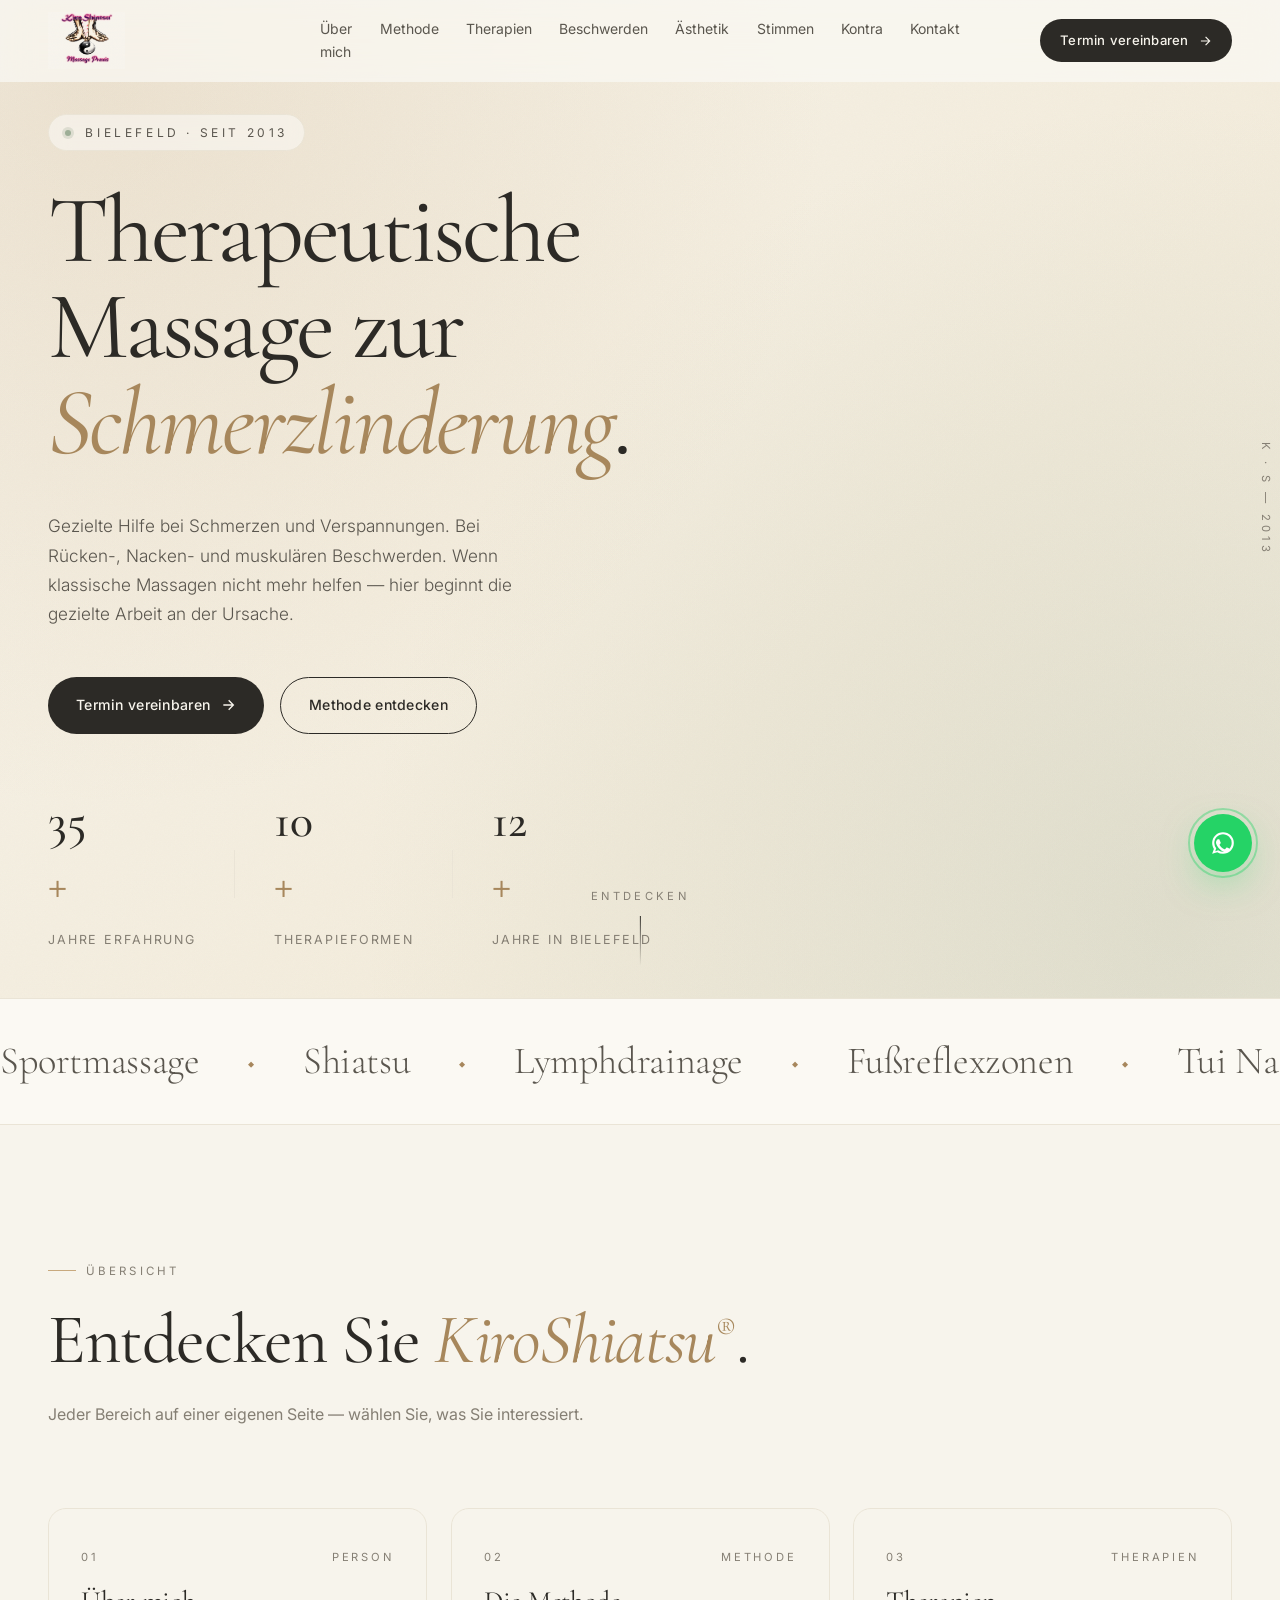
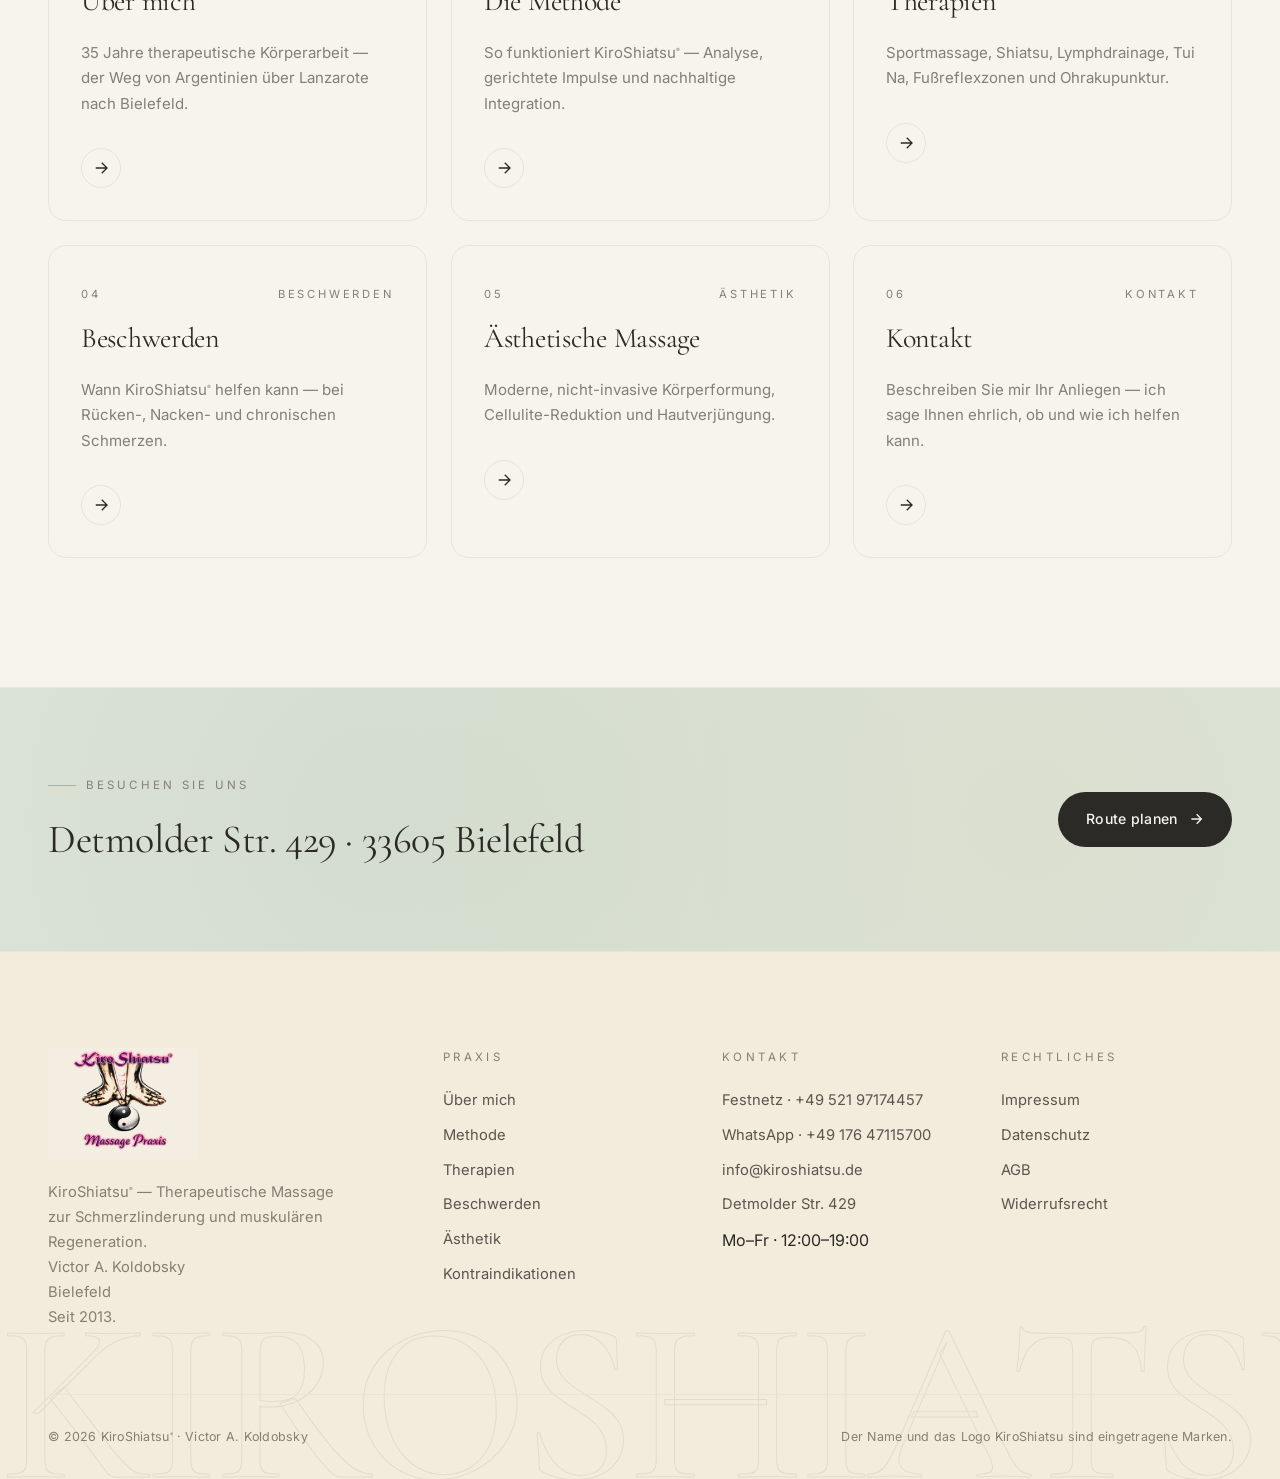
==== commit 40c3faea: "chore: E-Mail-Anzeige auf info@kiroshiatsu.de umgestellt (alle Seiten + Schema) Co-Authored-By: Clau" ====
--- a/index.html
+++ b/index.html
@@ -27,7 +27,7 @@
       "image": "https://kiroshiatsu.de/images/logo.png",
       "url": "https://kiroshiatsu.de/",
       "telephone": "+49 521 97174457",
-      "email": "kiroshiatsu@gmail.com",
+      "email": "info@kiroshiatsu.de",
       "founder": "Victor A. Koldobsky",
       "foundingDate": "2013",
       "priceRange": "€€",
@@ -133,7 +133,7 @@
         <div class="mobile-menu-footer">
             <a href="tel:+4952197174457">Festnetz: +49 521 97174457</a>
             <a href="https://wa.me/4917647115700?text=Hallo%2C%20ich%20m%C3%B6chte%20einen%20Termin%20vereinbaren." target="_blank" rel="noopener">WhatsApp: +49 176 47115700</a>
-            <a href="mailto:kiroshiatsu@gmail.com">kiroshiatsu@gmail.com</a>
+            <a href="mailto:info@kiroshiatsu.de">info@kiroshiatsu.de</a>
         </div>
     </div>
 
@@ -326,7 +326,7 @@
                     <span class="footer-label">Kontakt</span>
                     <a href="tel:+4952197174457">Festnetz · +49 521 97174457</a>
                     <a href="https://wa.me/4917647115700?text=Hallo%2C%20ich%20m%C3%B6chte%20einen%20Termin%20vereinbaren." target="_blank" rel="noopener">WhatsApp · +49 176 47115700</a>
-                    <a href="mailto:kiroshiatsu@gmail.com">kiroshiatsu@gmail.com</a>
+                    <a href="mailto:info@kiroshiatsu.de">info@kiroshiatsu.de</a>
                     <a href="https://maps.google.com/?q=Detmolder+Str+429+33605+Bielefeld" target="_blank" rel="noopener">Detmolder Str. 429</a>
                     <span>Mo–Fr · 12:00–19:00</span>
                 </div>
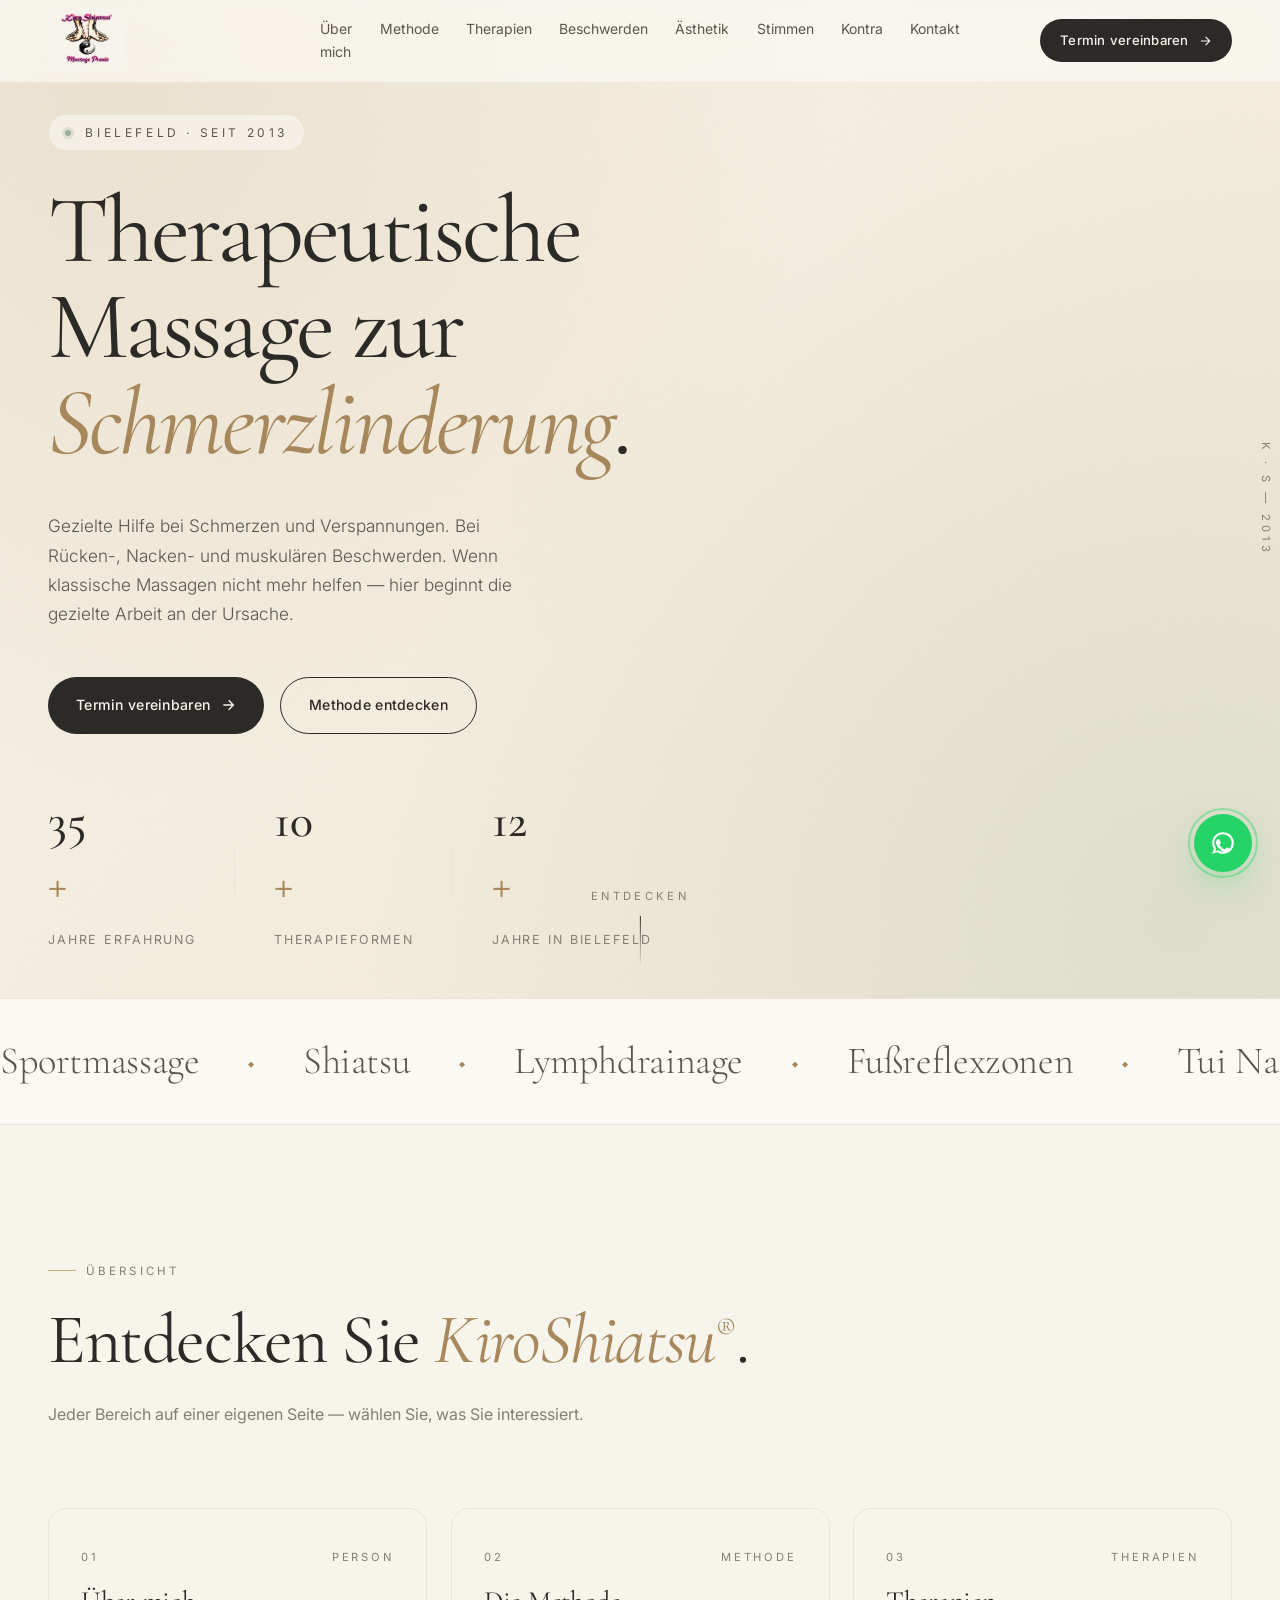
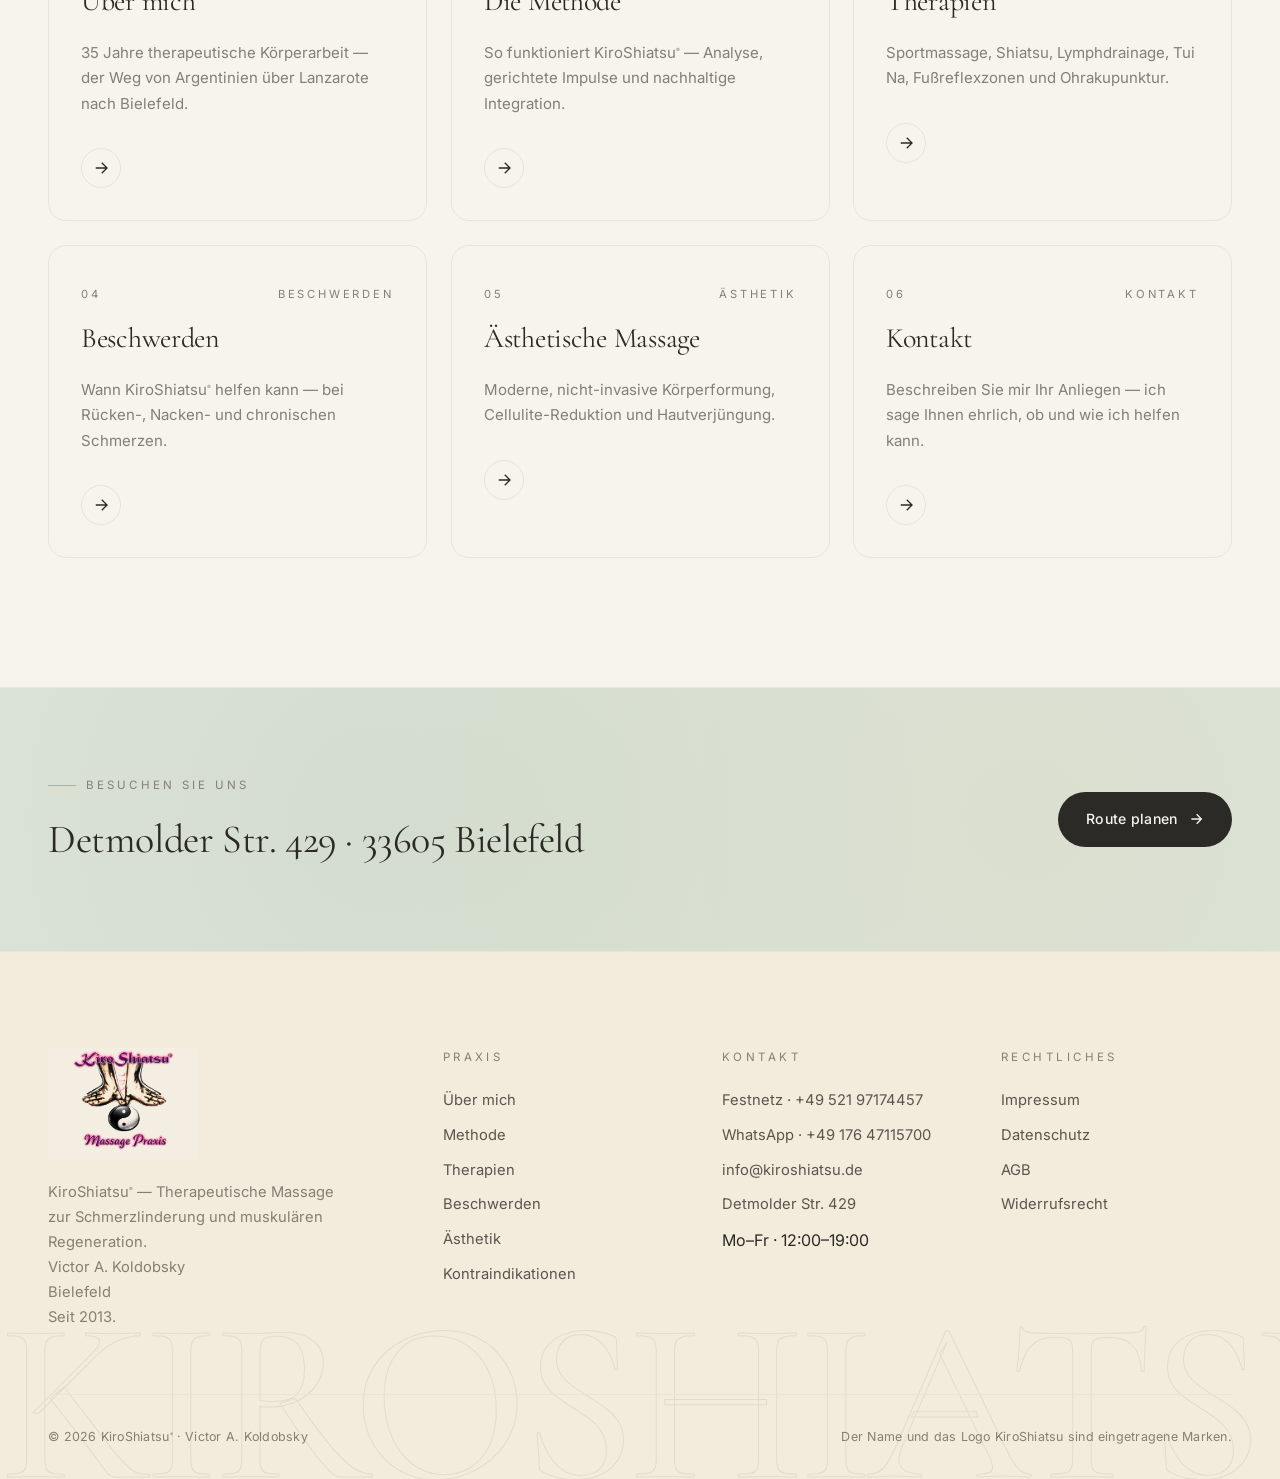
==== commit 63fdc188: "Add LocalBusiness Schema to all pages for SEO Co-Authored-By: Claude Opus 4.8 (1M context) <noreply@" ====
--- a/index.html
+++ b/index.html
@@ -18,33 +18,73 @@
     <meta property="og:locale" content="de_DE" />
     <meta name="twitter:card" content="summary" />
 
-    <!-- Structured data: local business -->
+    <!-- Structured data: LocalBusiness -->
     <script type="application/ld+json">
     {
       "@context": "https://schema.org",
-      "@type": "HealthAndBeautyBusiness",
-      "name": "KiroShiatsu® — Massagepraxis Victor A. Koldobsky",
+      "@type": "LocalBusiness",
+      "@id": "https://kiroshiatsu.de/#business",
+      "name": "KiroShiatsu®",
       "image": "https://kiroshiatsu.de/images/logo.png",
-      "url": "https://kiroshiatsu.de/",
-      "telephone": "+49 521 97174457",
+      "description": "Therapeutische Massage zur Schmerzlinderung in Bielefeld. Spezialisierte Therapien für Rücken-, Nacken- und muskuläre Beschwerden. Victor A. Koldobsky — Diplomierter Chiromasseur seit 2013.",
+      "url": "https://kiroshiatsu.de",
+      "telephone": "+49-521-97174457",
       "email": "info@kiroshiatsu.de",
-      "founder": "Victor A. Koldobsky",
-      "foundingDate": "2013",
-      "priceRange": "€€",
       "address": {
         "@type": "PostalAddress",
         "streetAddress": "Detmolder Str. 429",
         "addressLocality": "Bielefeld",
-        "addressRegion": "NRW",
         "postalCode": "33605",
+        "addressRegion": "Nordrhein-Westfalen",
         "addressCountry": "DE"
       },
-      "openingHoursSpecification": [{
-        "@type": "OpeningHoursSpecification",
-        "dayOfWeek": ["Monday", "Tuesday", "Wednesday", "Thursday", "Friday"],
-        "opens": "12:00",
-        "closes": "19:00"
-      }]
+      "priceRange": "$$",
+      "areaServed": [
+        {
+          "@type": "City",
+          "name": "Bielefeld"
+        },
+        {
+          "@type": "Region",
+          "name": "Nordrhein-Westfalen"
+        }
+      ],
+      "openingHoursSpecification": [
+        {
+          "@type": "OpeningHoursSpecification",
+          "dayOfWeek": ["Monday", "Tuesday", "Wednesday", "Thursday", "Friday"],
+          "opens": "12:00",
+          "closes": "19:00"
+        }
+      ],
+      "sameAs": [
+        "https://maps.google.com/?q=Detmolder+Str+429+33605+Bielefeld"
+      ],
+      "knowsAbout": [
+        "Therapeutische Massage",
+        "Shiatsu",
+        "Sportmassage",
+        "Lymphdrainage",
+        "Tui Na",
+        "Fußreflexzonenmassage",
+        "Ohrakupunktur",
+        "Schmerzbehandlung",
+        "Rückenmassage",
+        "Nackenmassage"
+      ],
+      "founder": {
+        "@type": "Person",
+        "name": "Victor A. Koldobsky",
+        "jobTitle": "Diplomierter Chiromasseur",
+        "knownFor": "KiroShiatsu® und therapeutische Massage"
+      },
+      "foundingDate": "2013",
+      "contactPoint": {
+        "@type": "ContactPoint",
+        "contactType": "Customer Service",
+        "telephone": "+49-521-97174457",
+        "availableLanguage": ["de", "es"]
+      }
     }
     </script>
 
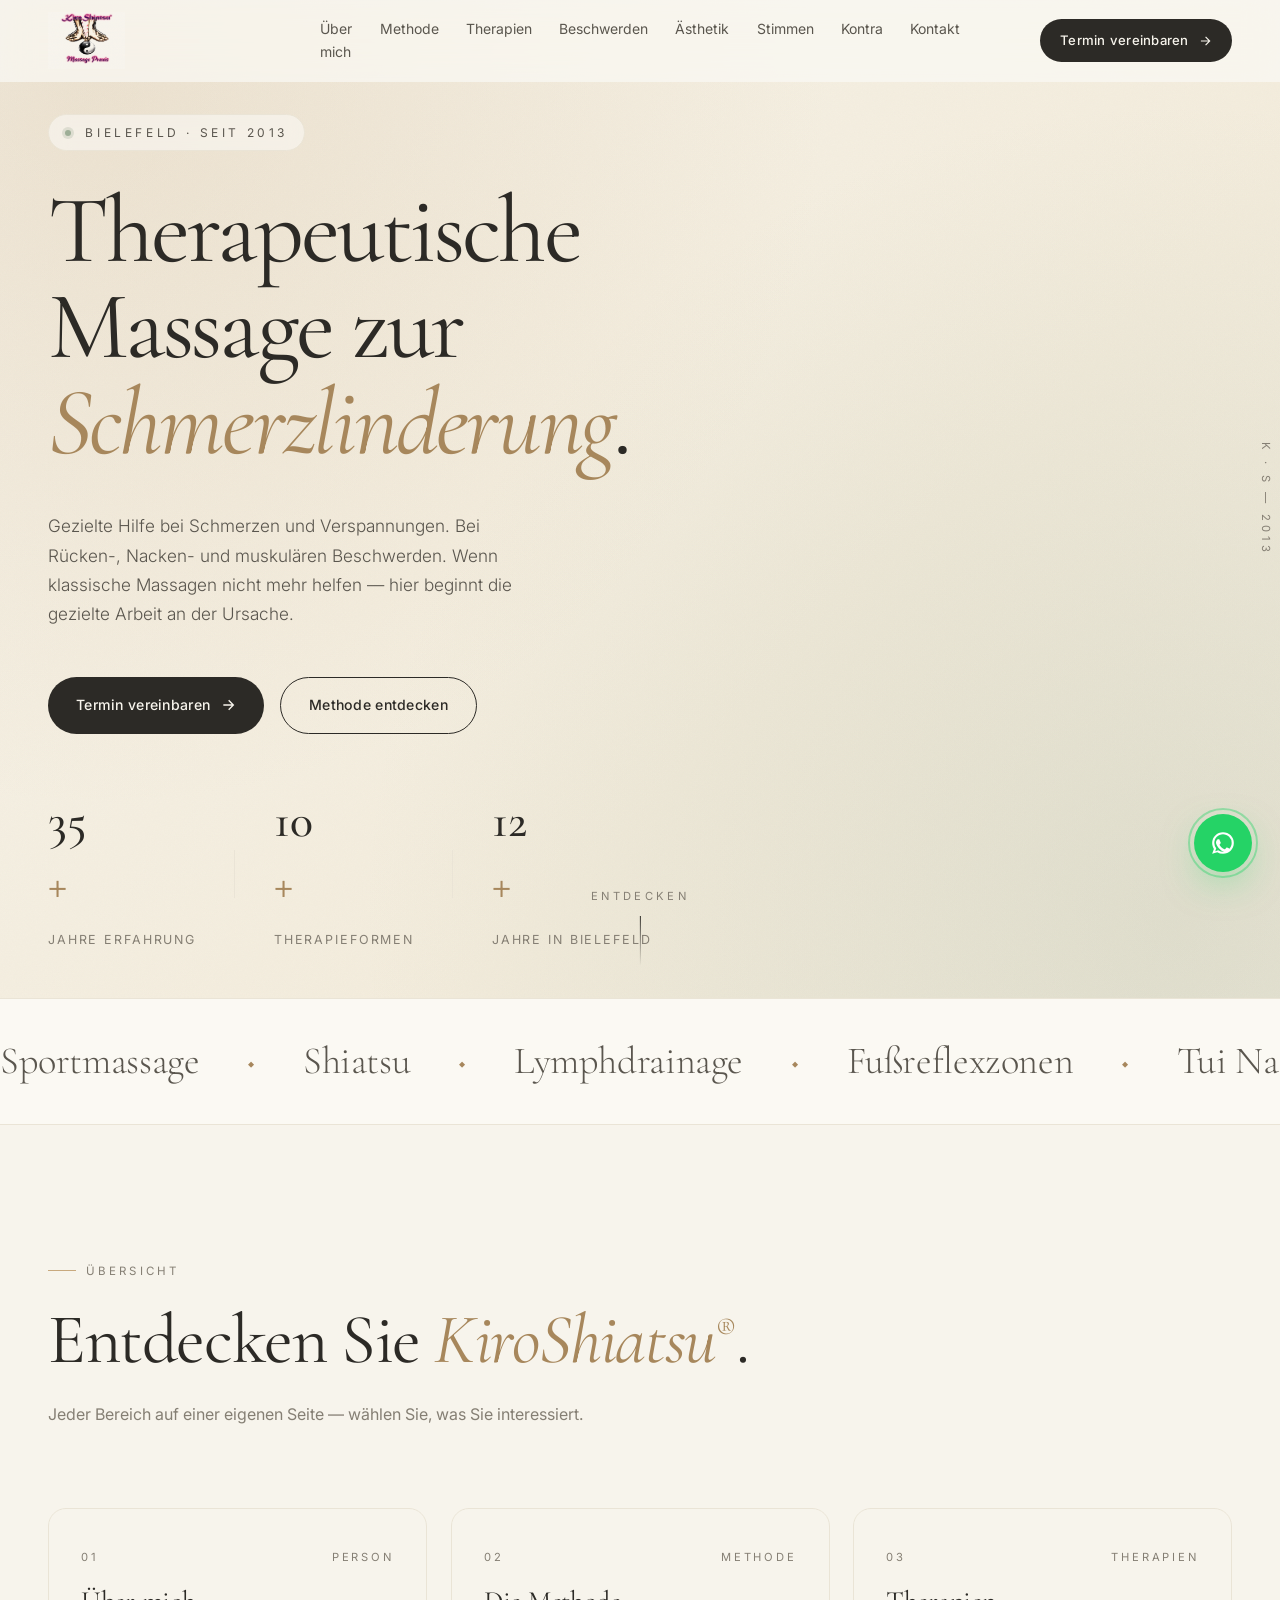
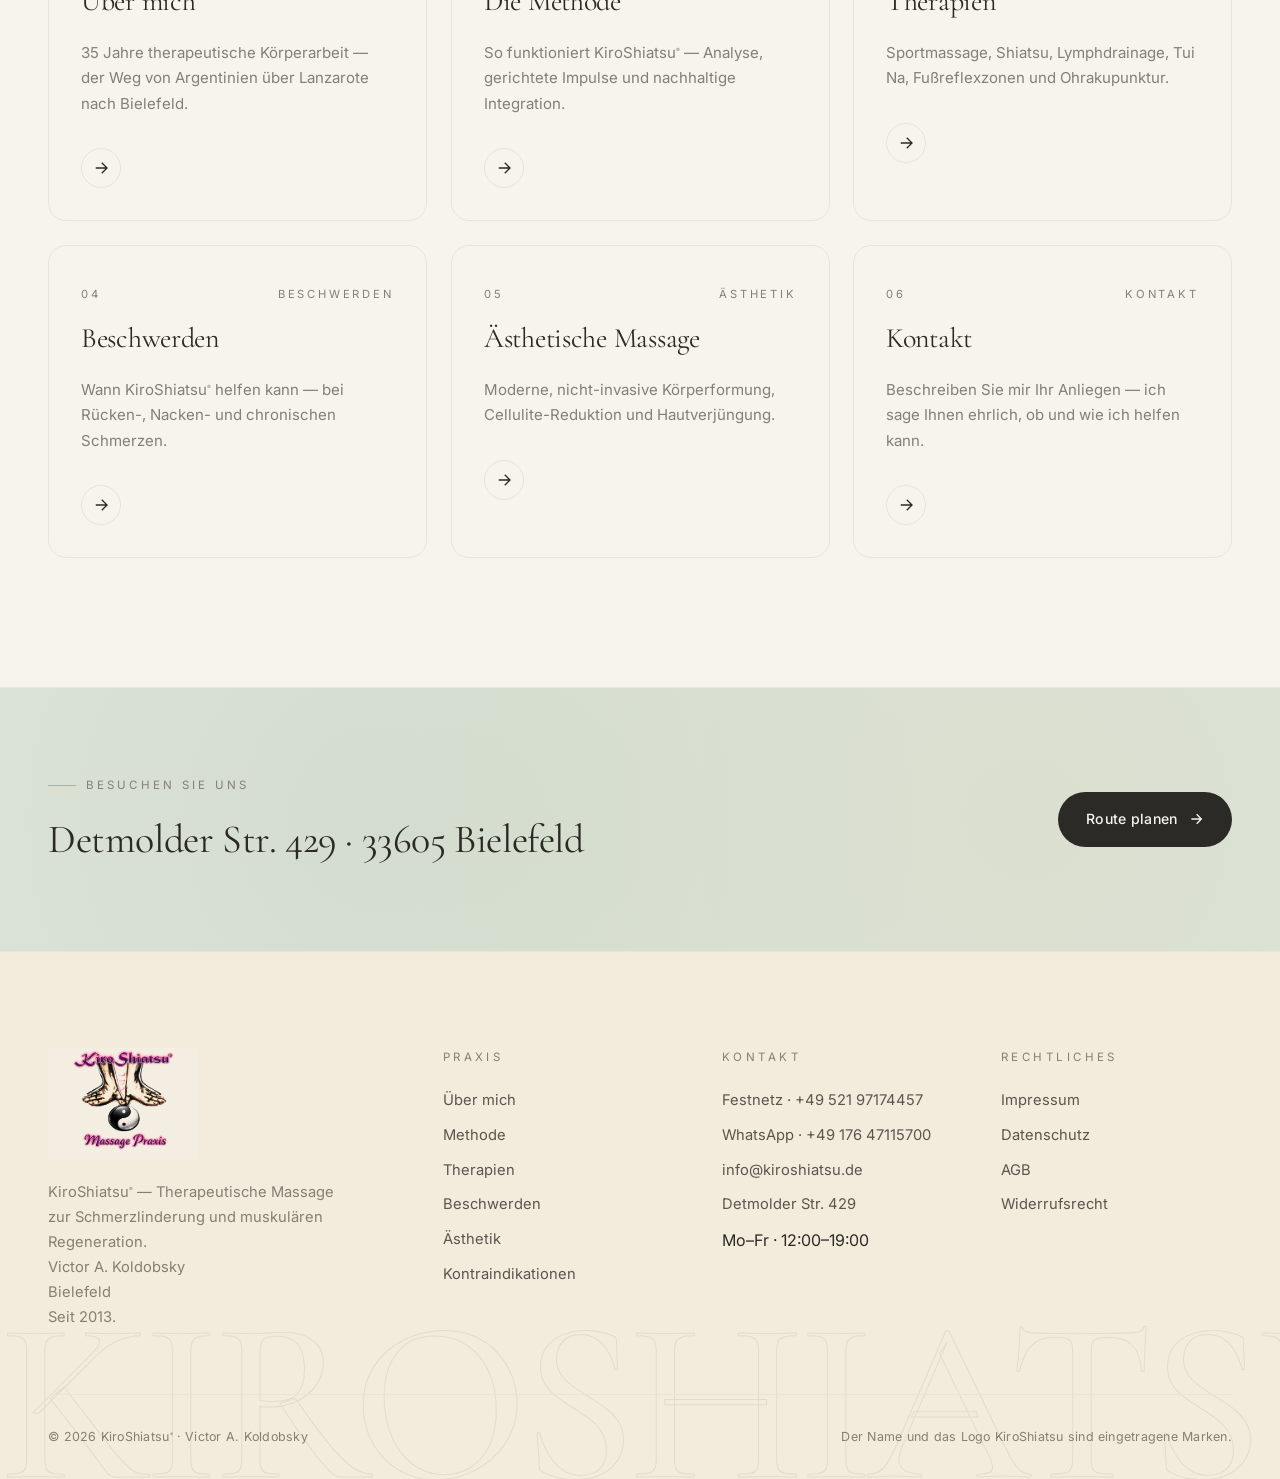
==== commit 9fcfa2a1: "Change email to kiroshiatsu@gmail.com in LocalBusiness Schema" ====
--- a/index.html
+++ b/index.html
@@ -29,7 +29,7 @@
       "description": "Therapeutische Massage zur Schmerzlinderung in Bielefeld. Spezialisierte Therapien für Rücken-, Nacken- und muskuläre Beschwerden. Victor A. Koldobsky — Diplomierter Chiromasseur seit 2013.",
       "url": "https://kiroshiatsu.de",
       "telephone": "+49-521-97174457",
-      "email": "info@kiroshiatsu.de",
+      "email": "kiroshiatsu@gmail.com",
       "address": {
         "@type": "PostalAddress",
         "streetAddress": "Detmolder Str. 429",
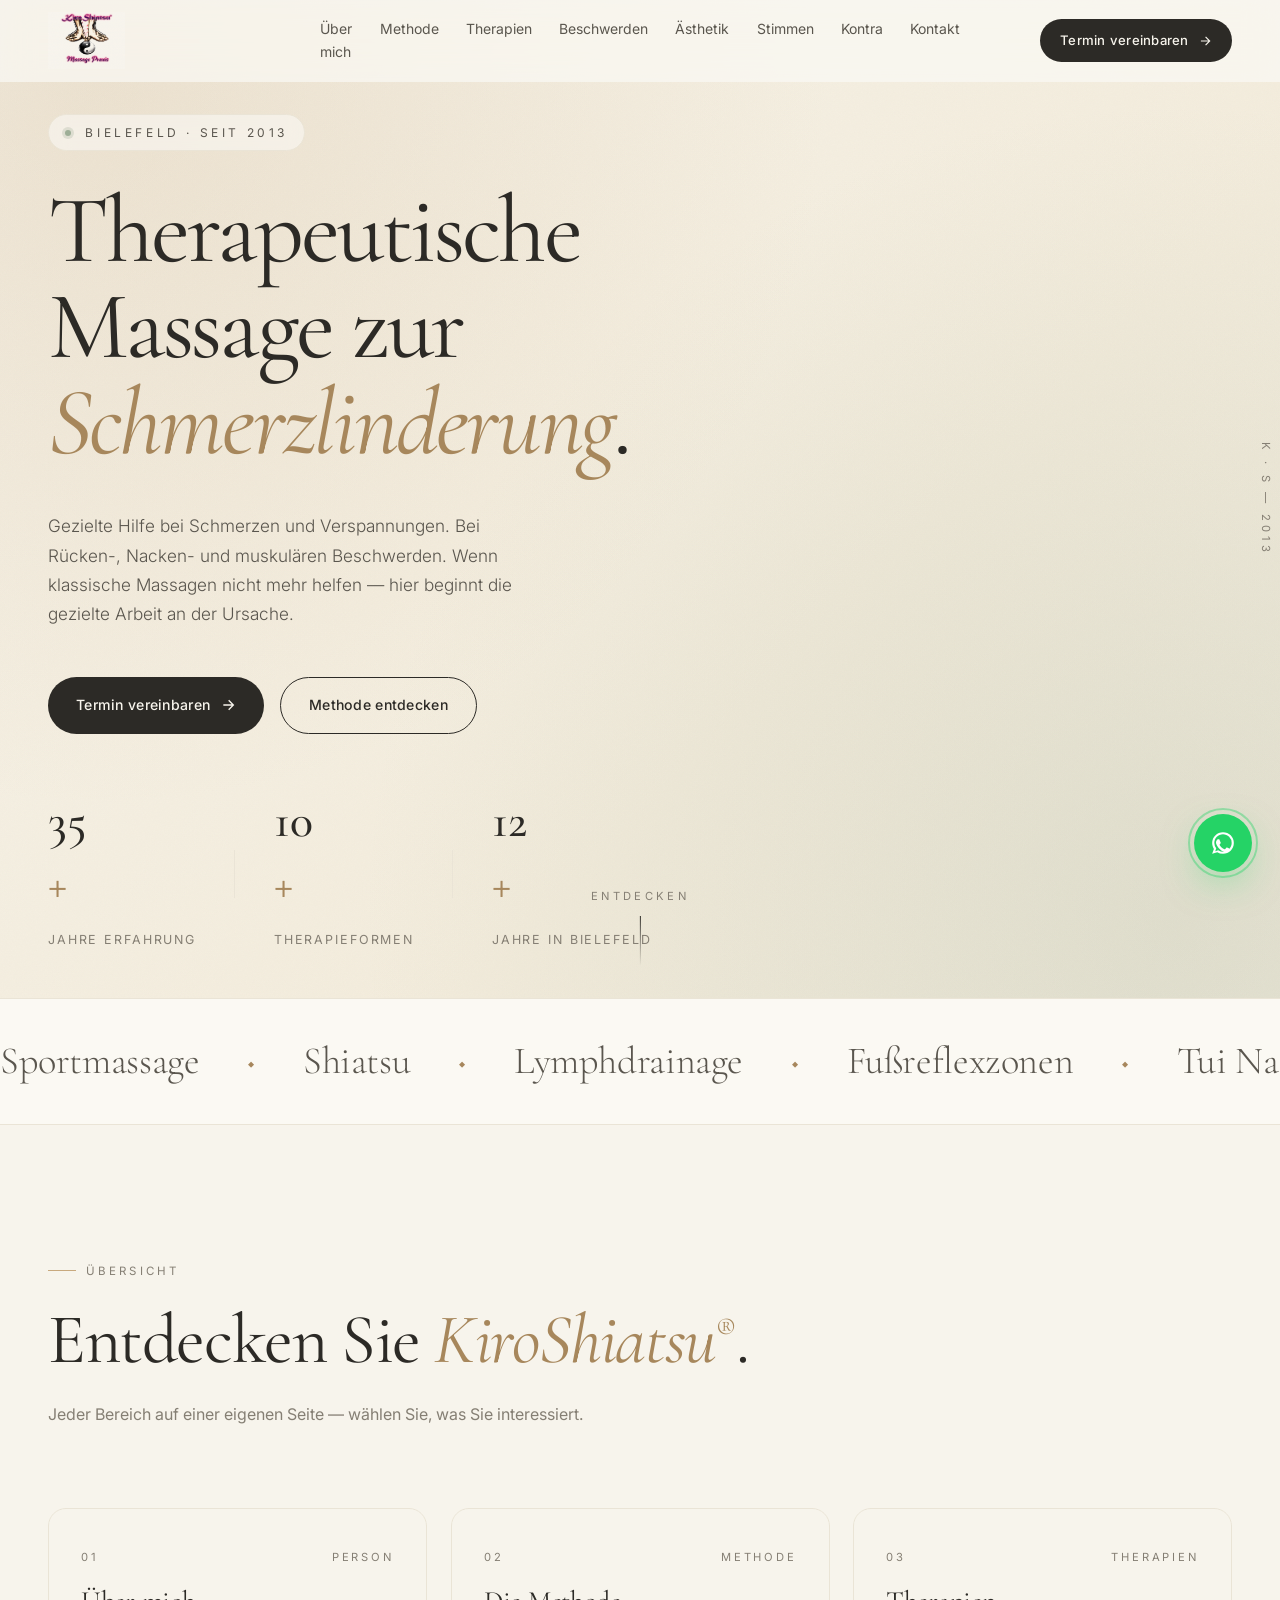
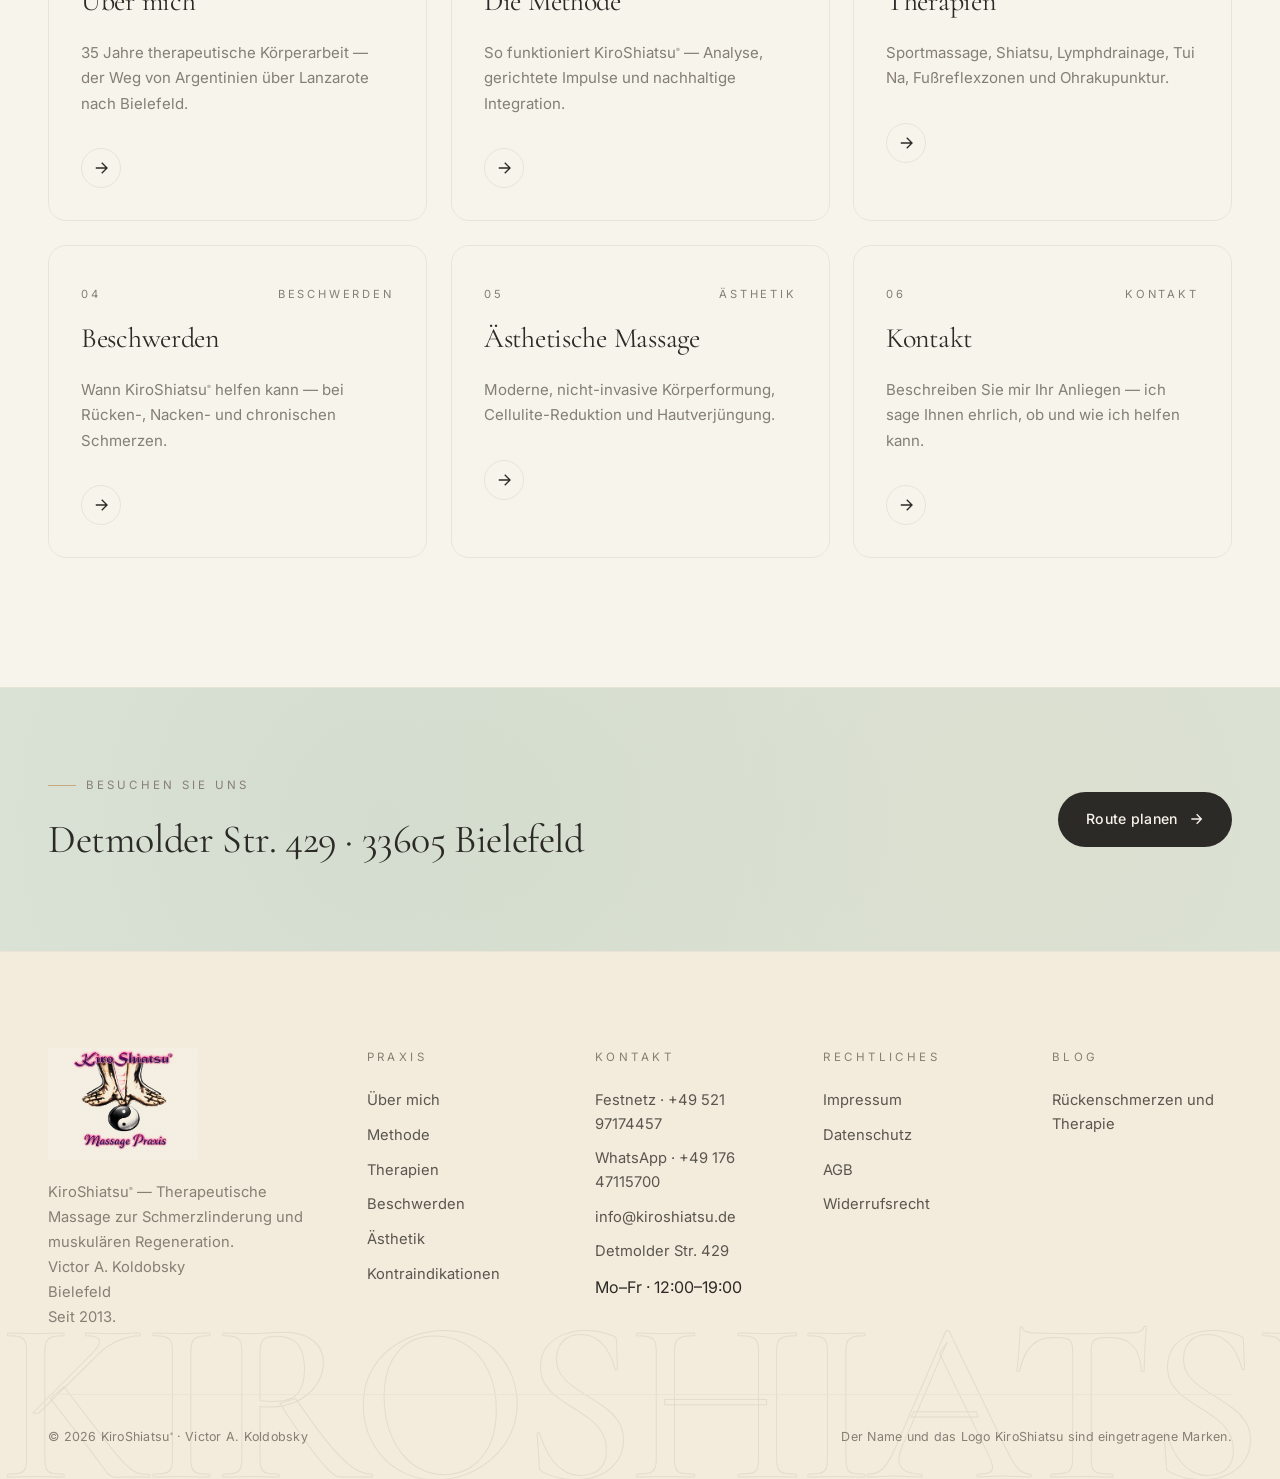
==== commit c5e2013d: "Add Blog section to footer in all pages Co-Authored-By: Claude Opus 4.8 (1M context) <noreply@anthro" ====
--- a/index.html
+++ b/index.html
@@ -378,6 +378,11 @@
                     <a href="agb.html">AGB</a>
                     <a href="widerrufsrecht.html">Widerrufsrecht</a>
                 </div>
+
+                <div class="footer-col">
+                    <span class="footer-label">Blog</span>
+                    <a href="blog/rueckenschmerzen-therapie.html">Rückenschmerzen und Therapie</a>
+                </div>
             </div>
 
             <div class="footer-bottom">
--- a/style.css
+++ b/style.css
@@ -1263,7 +1263,7 @@
 }
 .footer-top {
     display: grid;
-    grid-template-columns: 1.5fr repeat(3, 1fr);
+    grid-template-columns: 1.5fr repeat(4, 1fr);
     gap: 3rem;
     padding-bottom: 4rem;
     border-bottom: 1px solid var(--line);
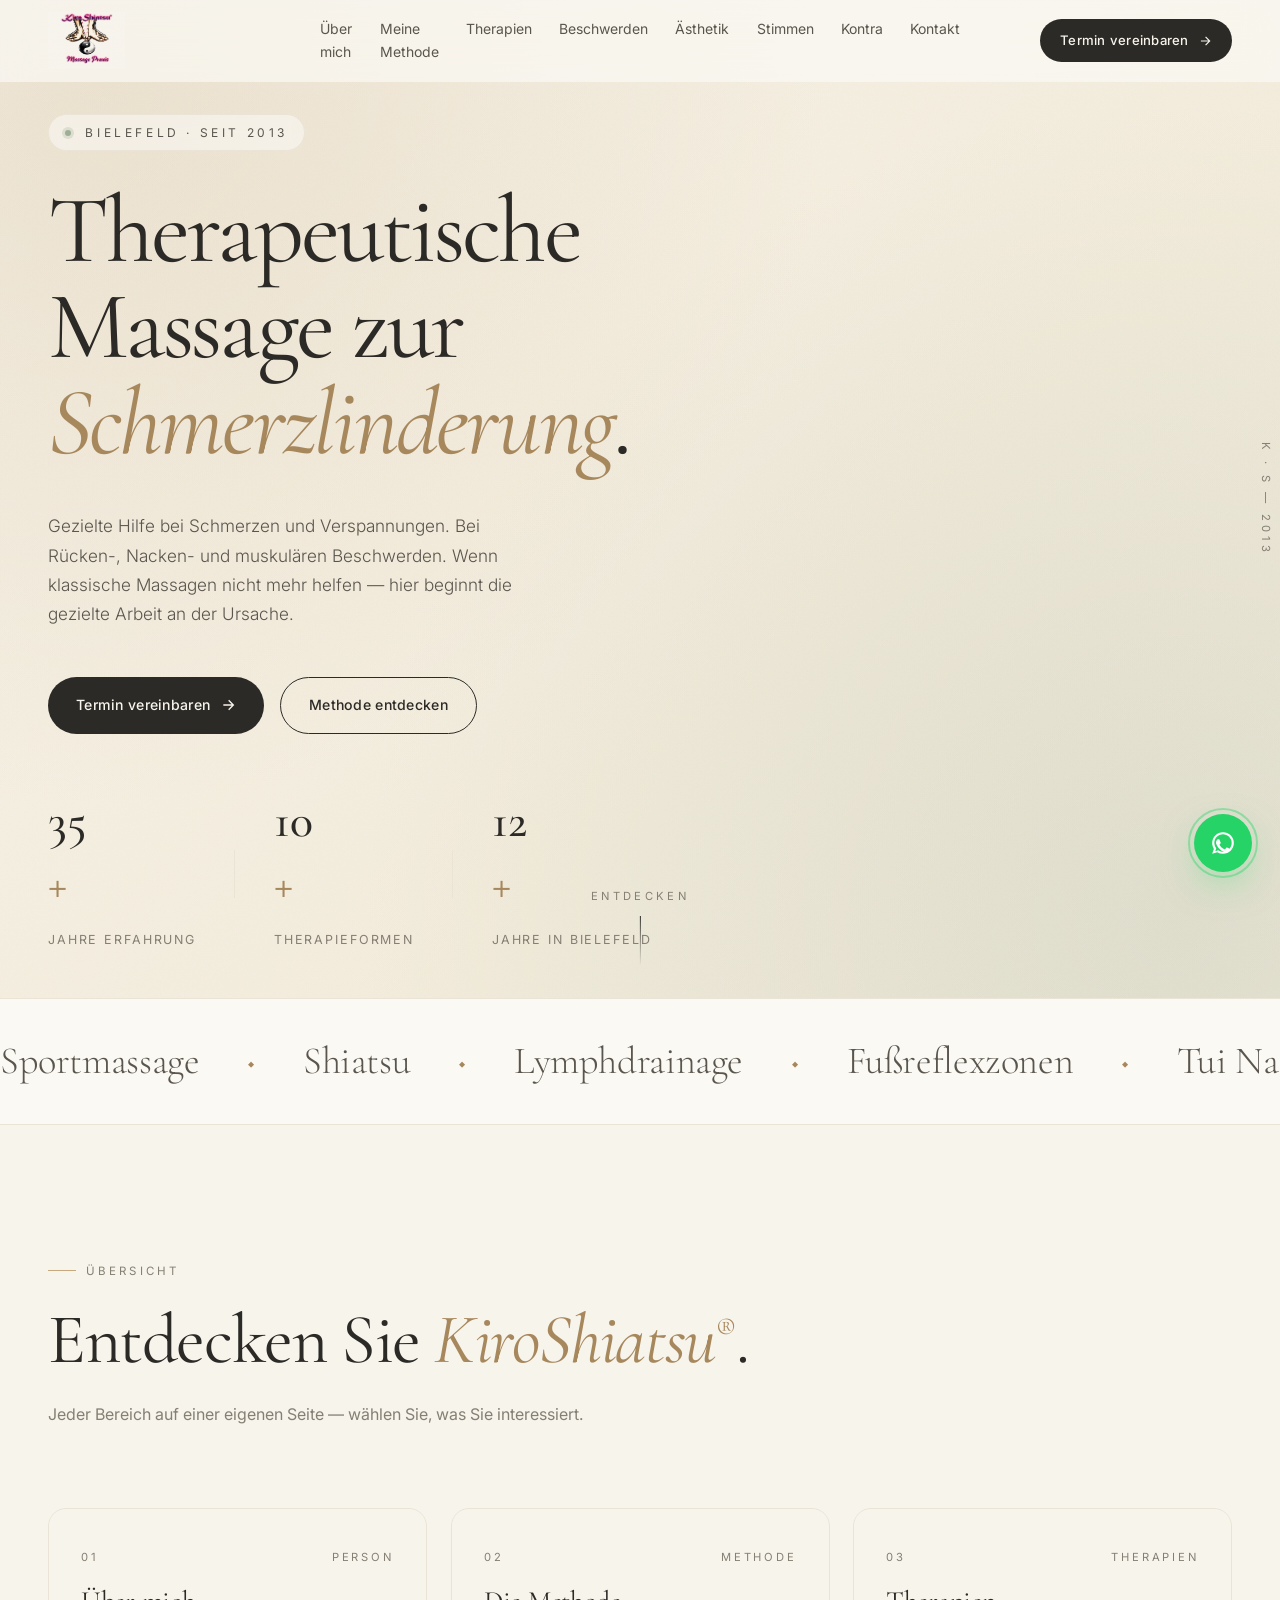
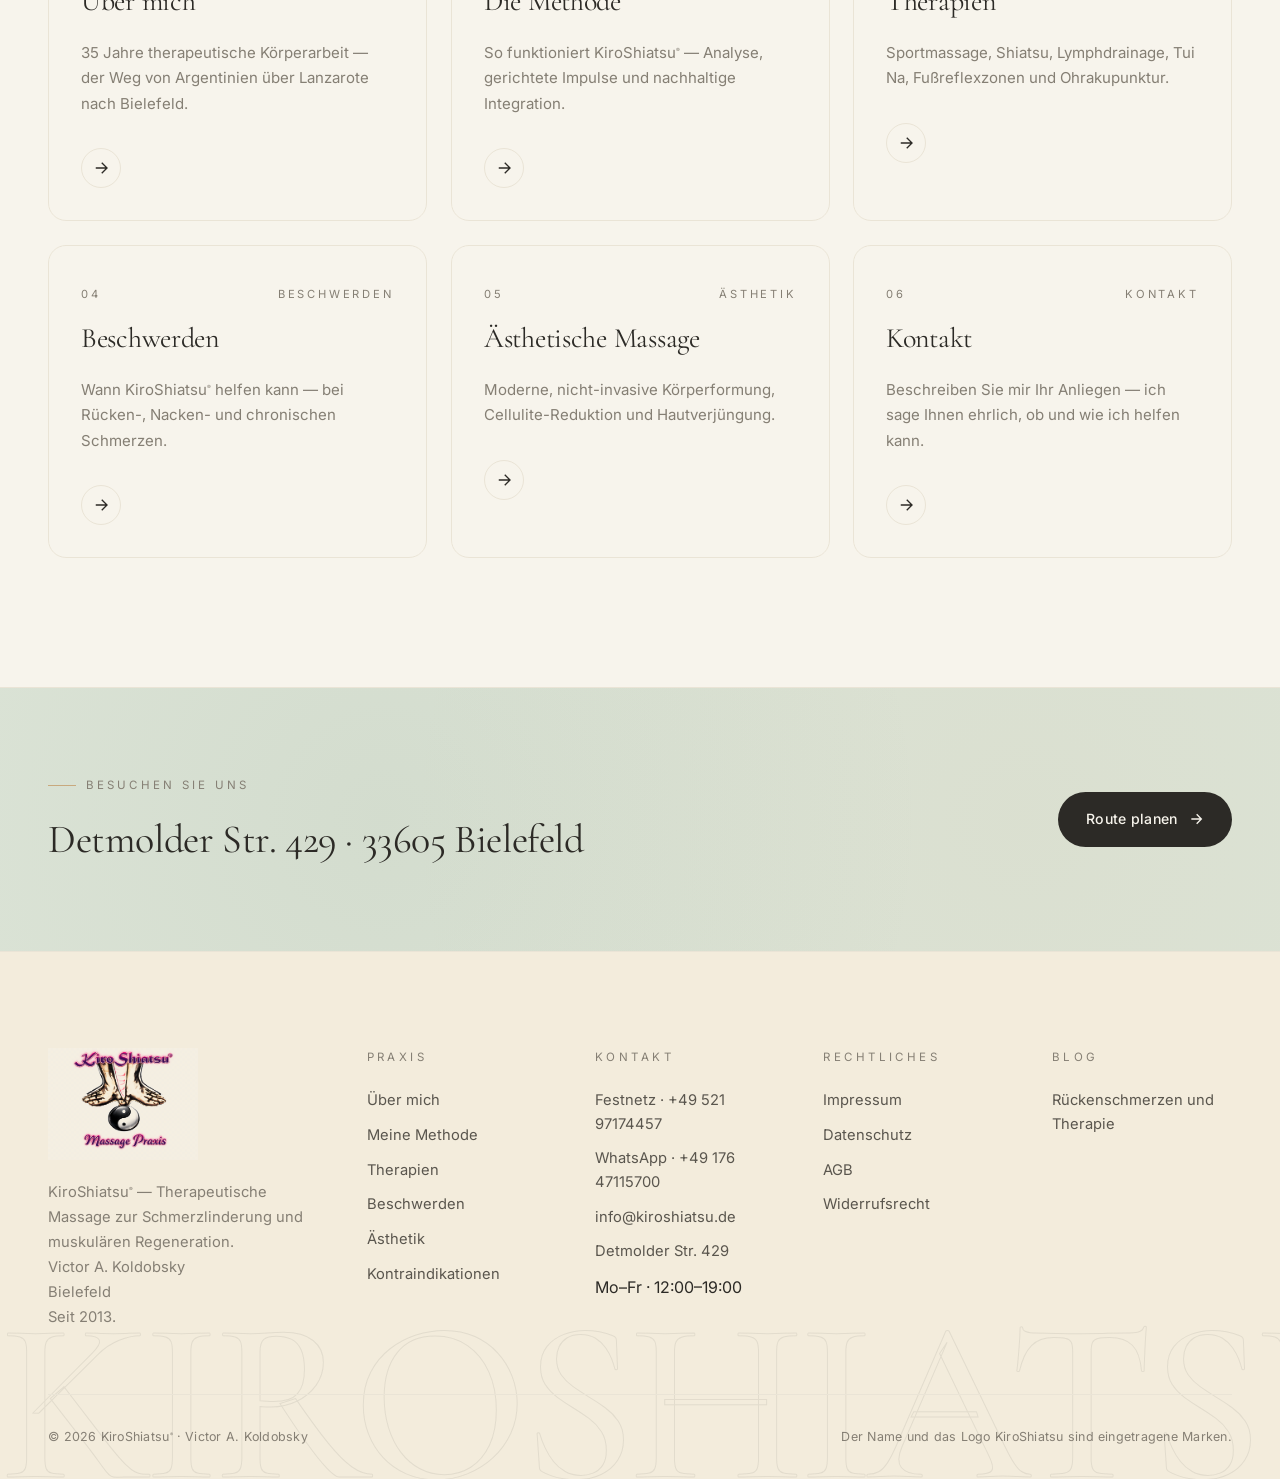
==== commit ef7b4d4e: "Methode-Seite: Inhalte von alter Jimdo-Seite übernommen, Label zu "Meine Methode" geändert Co-Author" ====
--- a/index.html
+++ b/index.html
@@ -135,7 +135,7 @@
 
             <nav class="nav-links" id="navLinks">
                 <a href="ueber-mich.html" class="nav-link">Über mich</a>
-                <a href="methode.html" class="nav-link">Methode</a>
+                <a href="methode.html" class="nav-link">Meine Methode</a>
                 <a href="therapien.html" class="nav-link">Therapien</a>
                 <a href="beschwerden.html" class="nav-link">Beschwerden</a>
                 <a href="aesthetik.html" class="nav-link">Ästhetik</a>
@@ -162,7 +162,7 @@
     <div class="mobile-menu" id="mobileMenu">
         <nav class="mobile-menu-links">
             <a href="ueber-mich.html">Über mich</a>
-            <a href="methode.html">Methode</a>
+            <a href="methode.html">Meine Methode</a>
             <a href="therapien.html">Therapien</a>
             <a href="beschwerden.html">Beschwerden</a>
             <a href="aesthetik.html">Ästhetische Massage</a>
@@ -355,7 +355,7 @@
                 <div class="footer-col">
                     <span class="footer-label">Praxis</span>
                     <a href="ueber-mich.html">Über mich</a>
-                    <a href="methode.html">Methode</a>
+                    <a href="methode.html">Meine Methode</a>
                     <a href="therapien.html">Therapien</a>
                     <a href="beschwerden.html">Beschwerden</a>
                     <a href="aesthetik.html">Ästhetik</a>
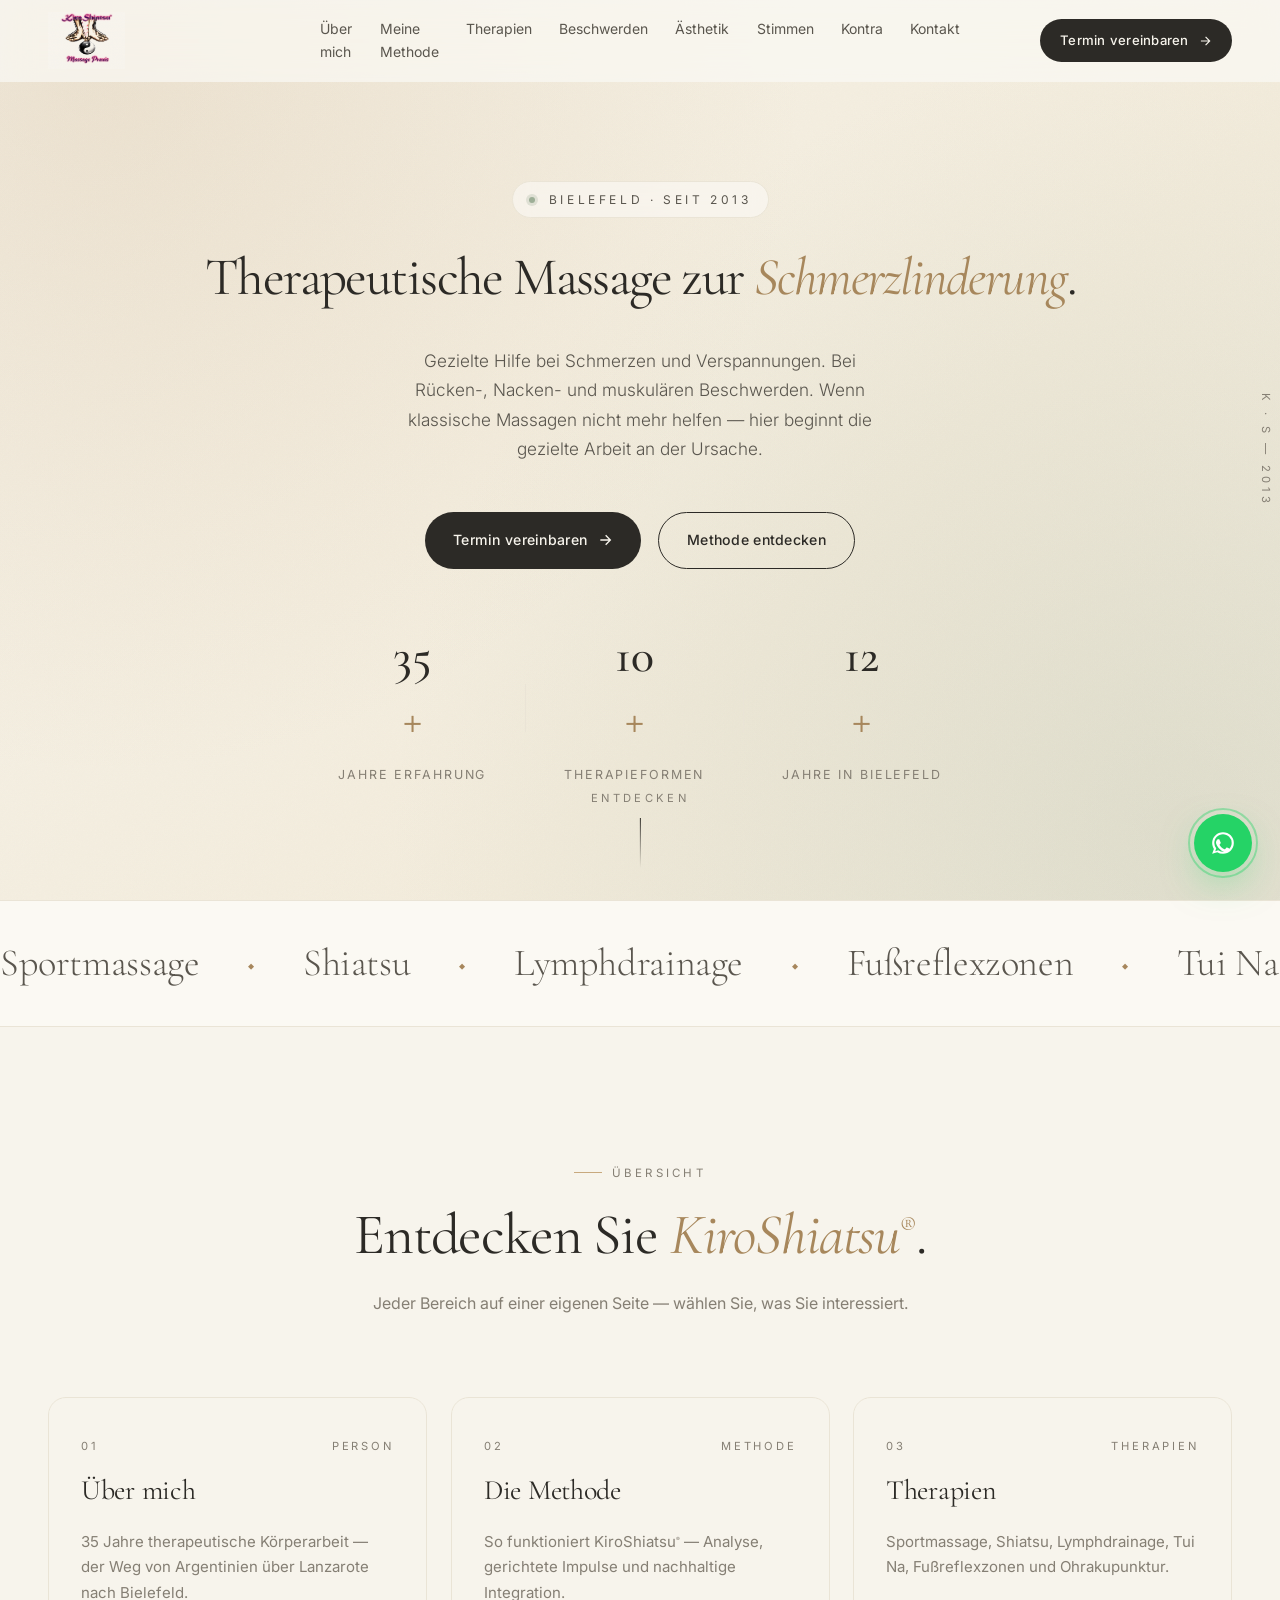
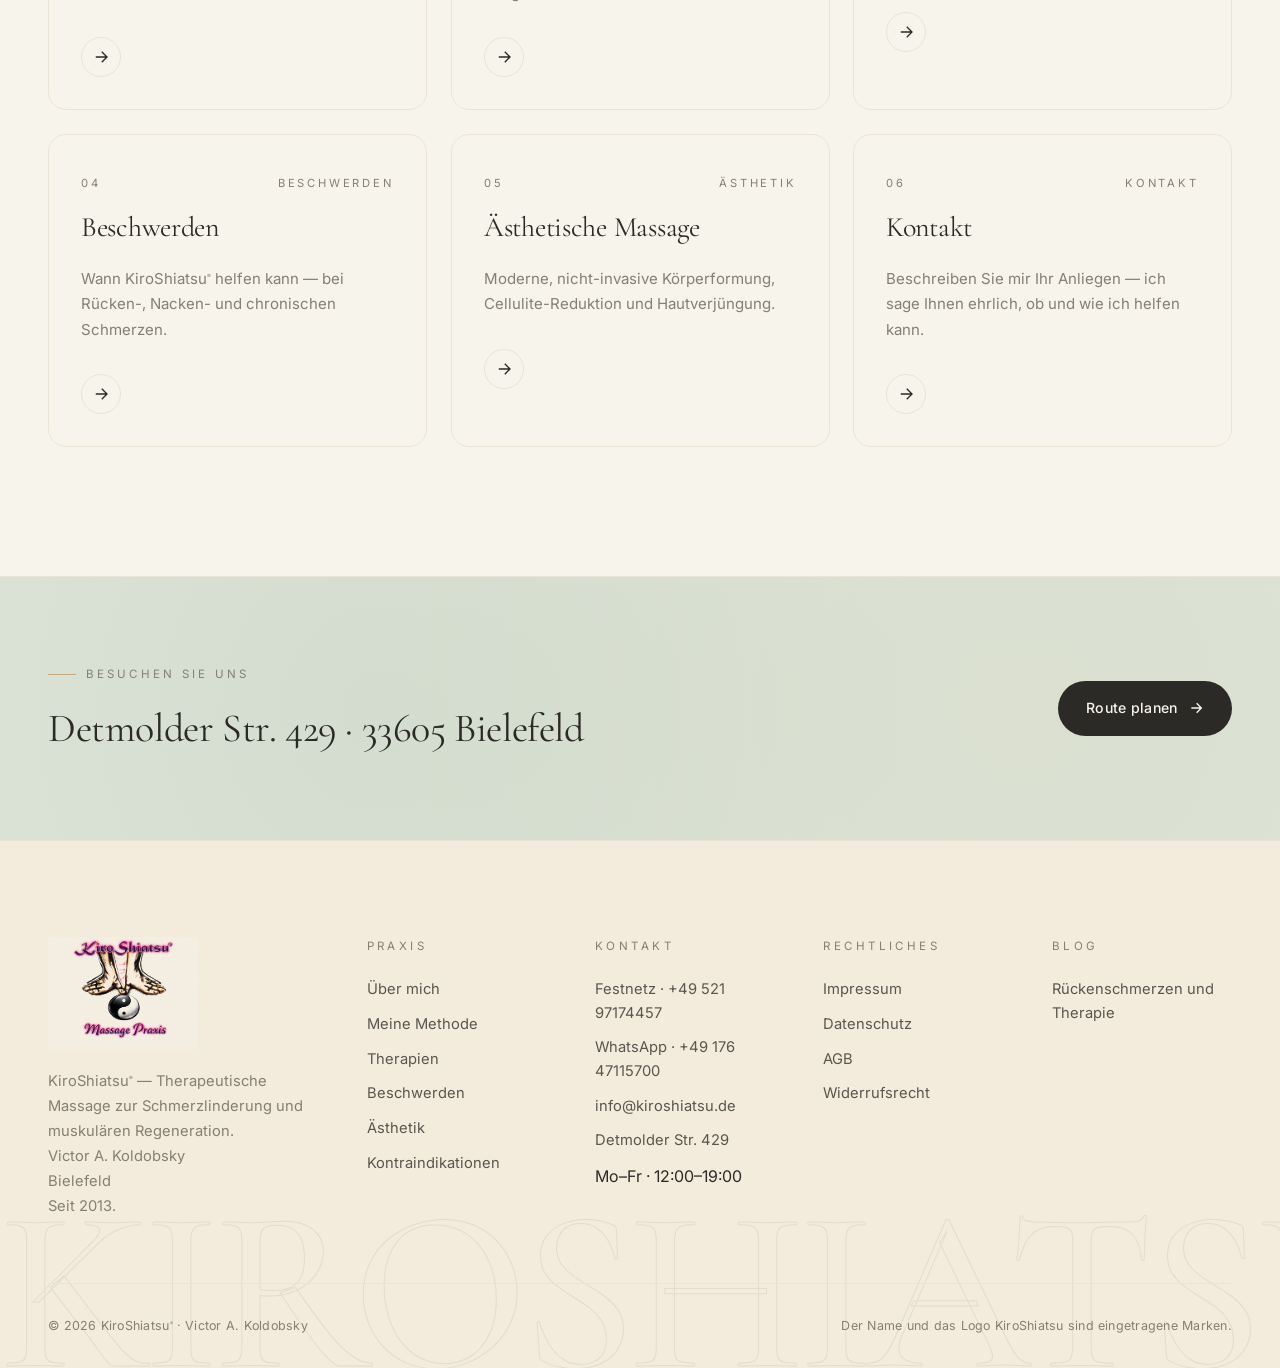
==== commit f165e61f: "Index: Hero und Uebersicht zentriert, Titel einzeilig (responsive), Cache-Busting Co-Authored-By: Cl" ====
--- a/index.html
+++ b/index.html
@@ -29,7 +29,7 @@
       "description": "Therapeutische Massage zur Schmerzlinderung in Bielefeld. Spezialisierte Therapien für Rücken-, Nacken- und muskuläre Beschwerden. Victor A. Koldobsky — Diplomierter Chiromasseur seit 2013.",
       "url": "https://kiroshiatsu.de",
       "telephone": "+49-521-97174457",
-      "email": "kiroshiatsu@gmail.com",
+      "email": "info@kiroshiatsu.de",
       "address": {
         "@type": "PostalAddress",
         "streetAddress": "Detmolder Str. 429",
@@ -93,7 +93,7 @@
     <link rel="preconnect" href="https://fonts.gstatic.com" crossorigin />
     <link href="https://fonts.googleapis.com/css2?family=Cormorant+Garamond:ital,wght@0,300;0,400;0,500;0,600;1,300;1,400&family=Inter:wght@300;400;500;600;700&display=swap" rel="stylesheet" />
 
-    <link rel="stylesheet" href="style.css" />
+    <link rel="stylesheet" href="style.css?v=20260626" />
 </head>
 <body>
     <!-- Loader -->
@@ -193,9 +193,7 @@
                 </div>
 
                 <h1 class="hero-title">
-                    <span class="line reveal-stagger"><span>Therapeutische</span></span>
-                    <span class="line reveal-stagger"><span>Massage zur</span></span>
-                    <span class="line reveal-stagger"><span><em>Schmerzlinderung</em>.</span></span>
+                    <span class="line reveal-stagger"><span>Therapeutische Massage zur <em>Schmerzlinderung</em>.</span></span>
                 </h1>
 
                 <p class="hero-subtitle reveal">
--- a/style.css
+++ b/style.css
@@ -371,7 +371,11 @@
     max-width: var(--maxw);
     margin: 0 auto;
     padding: 0 clamp(1.25rem, 4vw, 3rem);
-}
+    text-align: center;
+}
+.hero-actions { justify-content: center; }
+.hero-stats { justify-content: center; }
+.hero-subtitle { margin-left: auto; margin-right: auto; }
 
 .hero-tagline {
     display: inline-flex; align-items: center; gap: .9rem;
@@ -395,8 +399,9 @@
 .hero-title {
     font-family: var(--f-serif);
     font-weight: 400;
-    font-size: clamp(2.4rem, 7.5vw, 7rem);
-    line-height: 1;
+    font-size: clamp(1.05rem, 4.15vw, 4.8rem);
+    white-space: nowrap;
+    line-height: 1.05;
     letter-spacing: -0.03em;
     color: var(--ink);
     margin-bottom: 2.5rem;
@@ -704,8 +709,13 @@
 
 .method-header {
     text-align: center;
-    max-width: 760px;
+    max-width: min(920px, 92vw);
     margin: 0 auto 5rem;
+}
+.method-header .lead {
+    max-width: 100%;
+    margin: 0 0 1.25rem;
+    text-align: left;
 }
 .method-header .eyebrow { justify-content: center; }
 .method-header .eyebrow::before { margin-right: 0; }
@@ -770,6 +780,20 @@
 .services-header {
     max-width: 720px;
     margin-bottom: 5rem;
+}
+
+.nav-teaser .services-header {
+    text-align: center;
+    margin-left: auto;
+    margin-right: auto;
+}
+.nav-teaser .services-header .section-intro {
+    margin-left: auto;
+    margin-right: auto;
+}
+.nav-teaser .section-title {
+    white-space: nowrap;
+    font-size: clamp(1.5rem, 5vw, 3.6rem);
 }
 
 .services-grid {
@@ -1490,6 +1514,8 @@
     width: 100%; height: 100%;
     object-fit: cover;
     object-position: center 20%;
+    transform: scale(0.84);
+    transform-origin: center 35%;
     z-index: 0;
     filter: saturate(.92) contrast(1.02);
     transition: filter var(--t-slow) var(--ease);
@@ -2223,8 +2249,8 @@
    JOURNEY (Argentina -> Lanzarote -> Bielefeld)
    ========================================================= */
 .journey {
-    margin-top: clamp(4rem, 8vw, 7rem);
-    padding-top: clamp(3rem, 6vw, 5rem);
+    margin-top: clamp(2rem, 4vw, 3.5rem);
+    padding-top: clamp(2rem, 4vw, 3.5rem);
     border-top: 1px solid var(--line);
 }
 .journey-header {
@@ -2687,9 +2713,22 @@
 
 /* Methode-Hero: Untertitel-Zeile immer einzeilig */
 .method-hero-sub {
+    display: block;
+    text-align: center;
+    white-space: normal;
+    font-size: clamp(1.35rem, 2.6vw, 2rem);
+    margin-top: 1.4rem;
+}
+.method-hero-sub .dash {
+    font-size: 0.5em;
+    vertical-align: 0.14em;
+    margin: 0 0.15em;
+}
+
+.method-hero-line1 {
     display: inline-block;
     white-space: nowrap;
-    font-size: clamp(1.15rem, 4vw, 2.6rem);
+    font-size: clamp(1.6rem, 6vw, 4.2rem);
 }
 
 /* Registered-trademark mark — kept small and raised everywhere */
